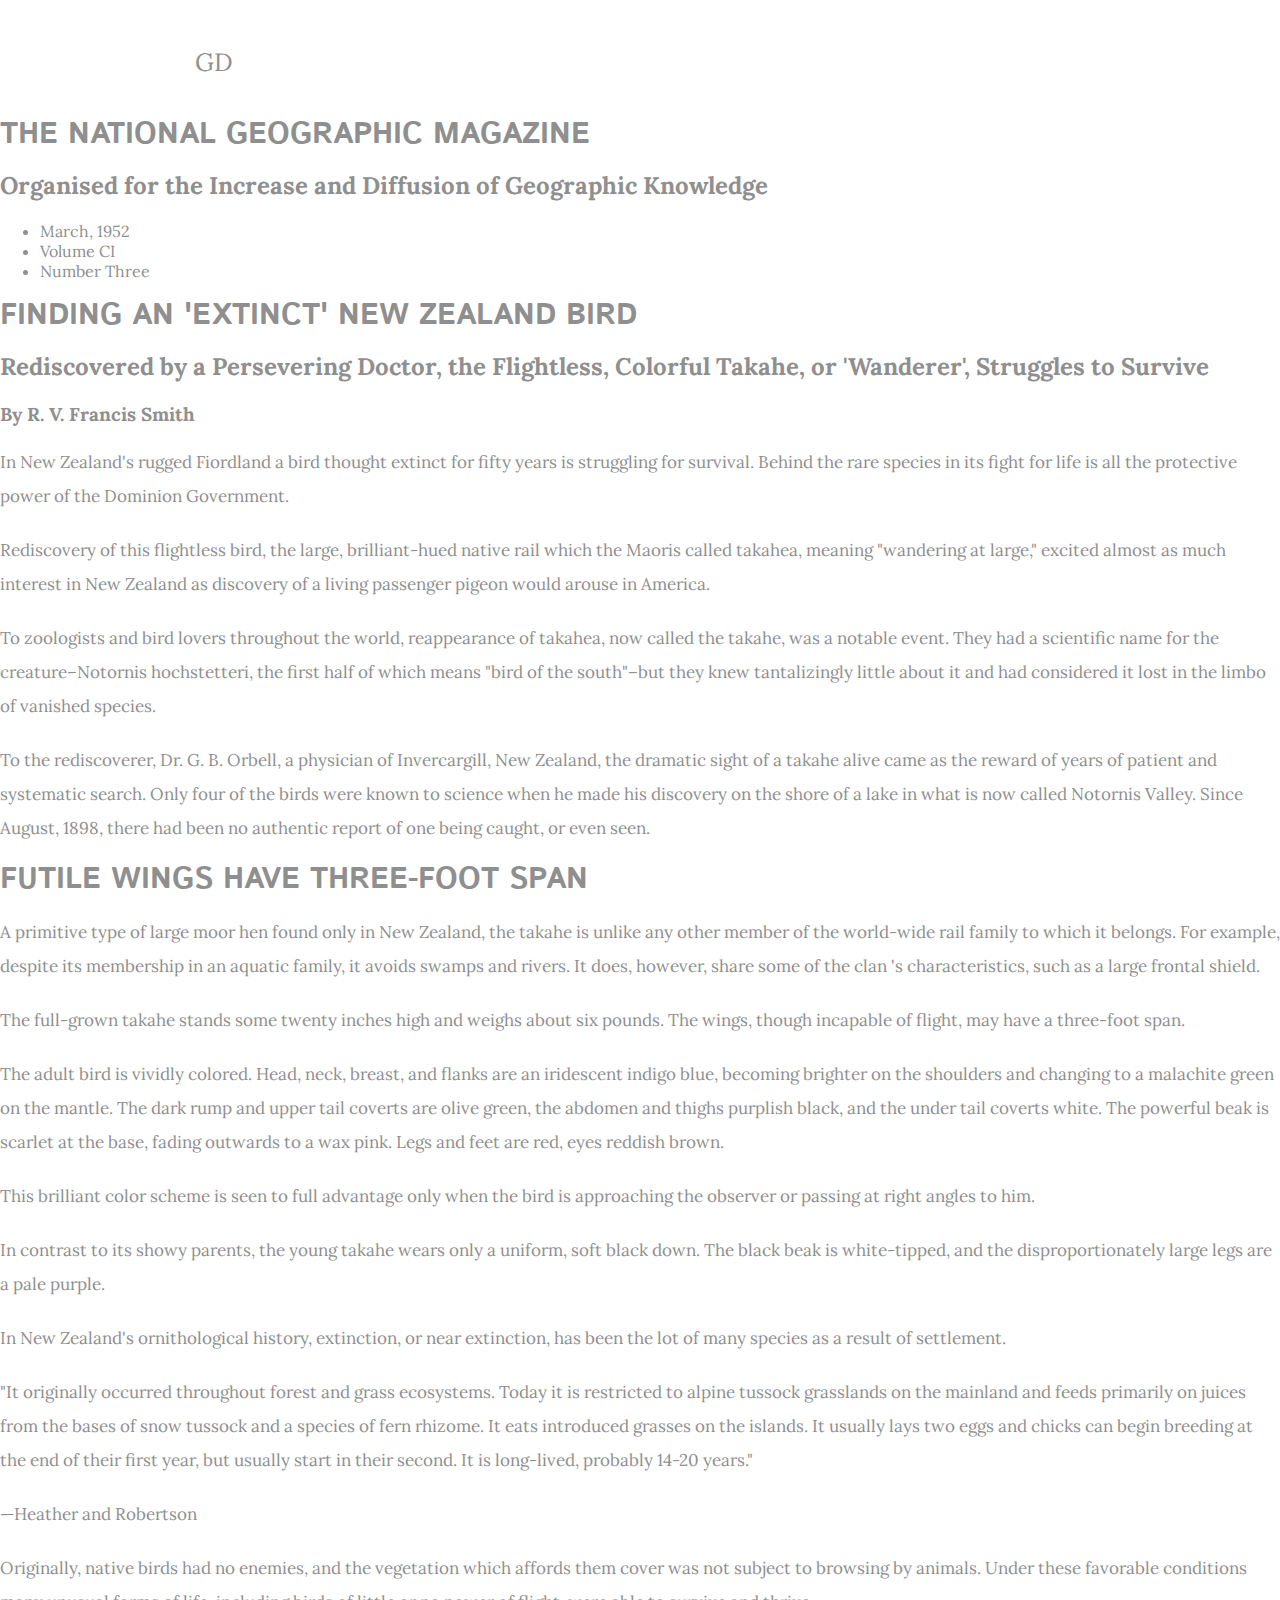
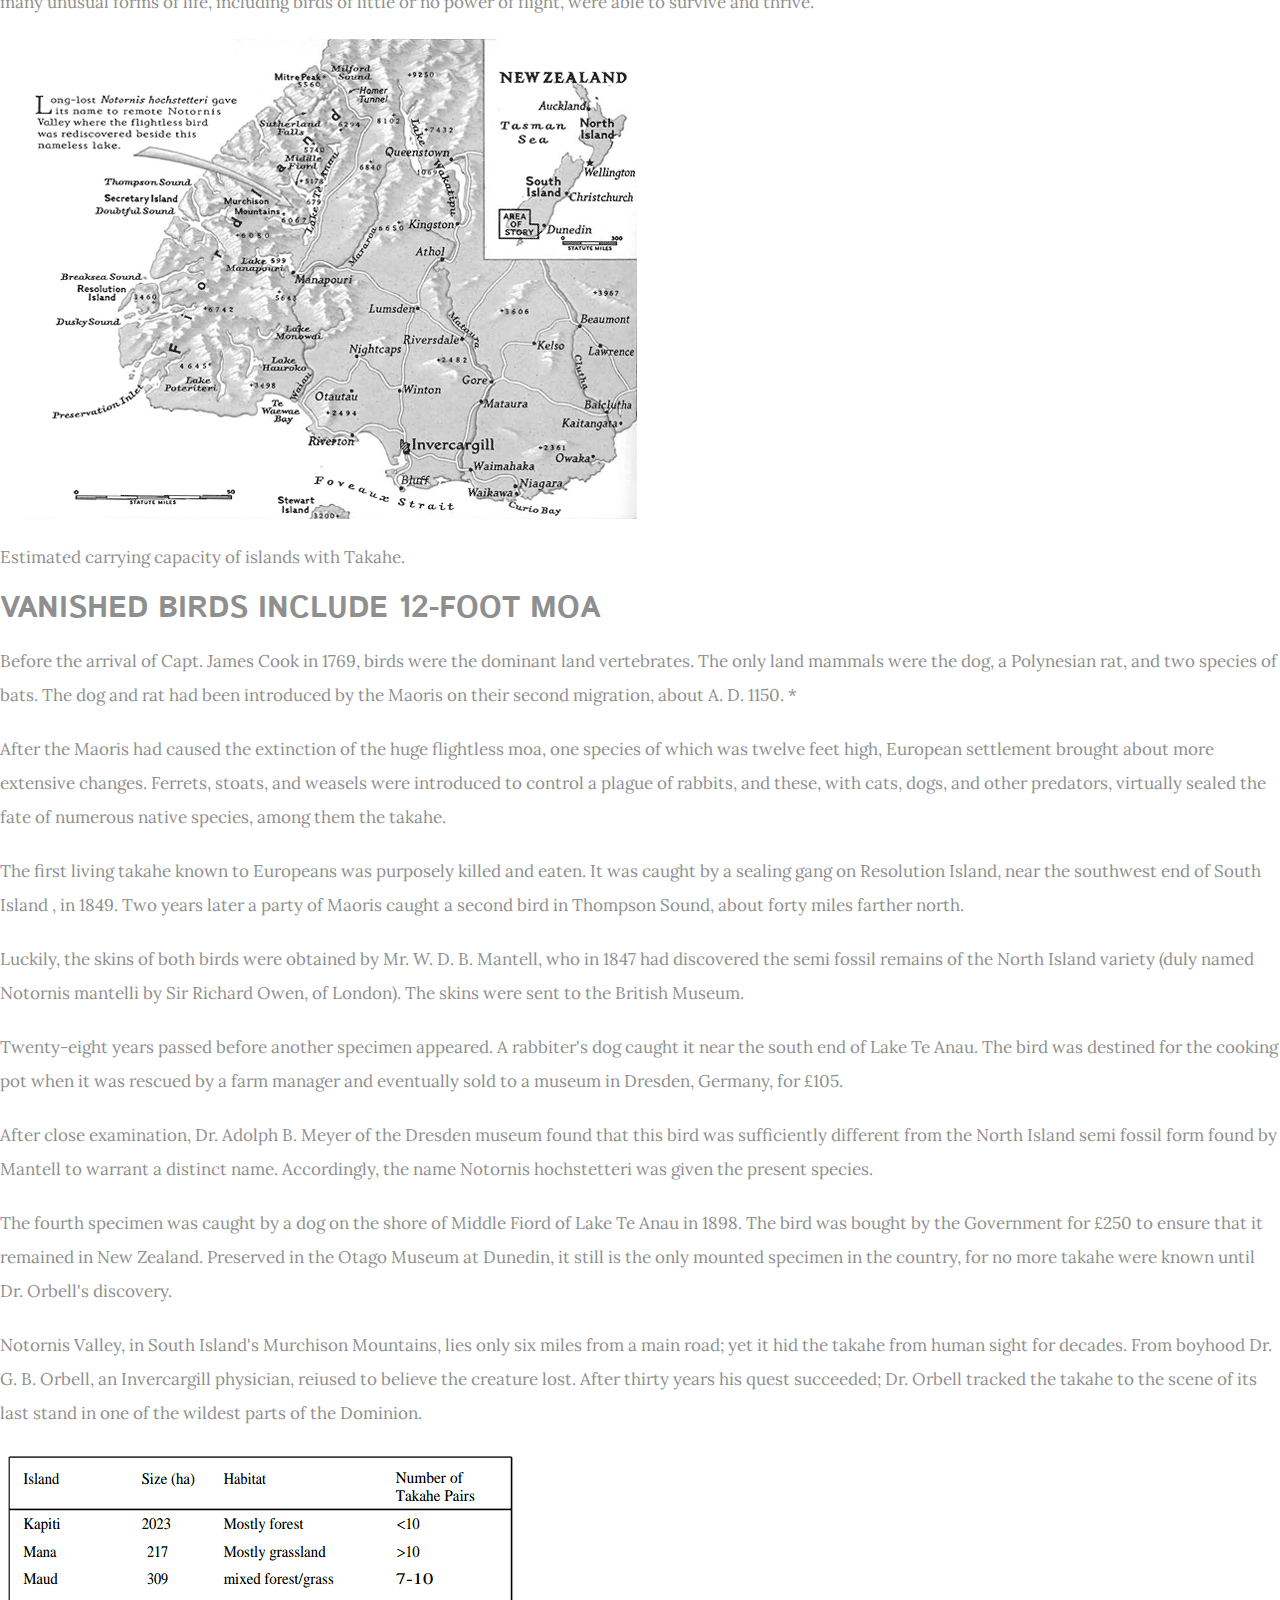
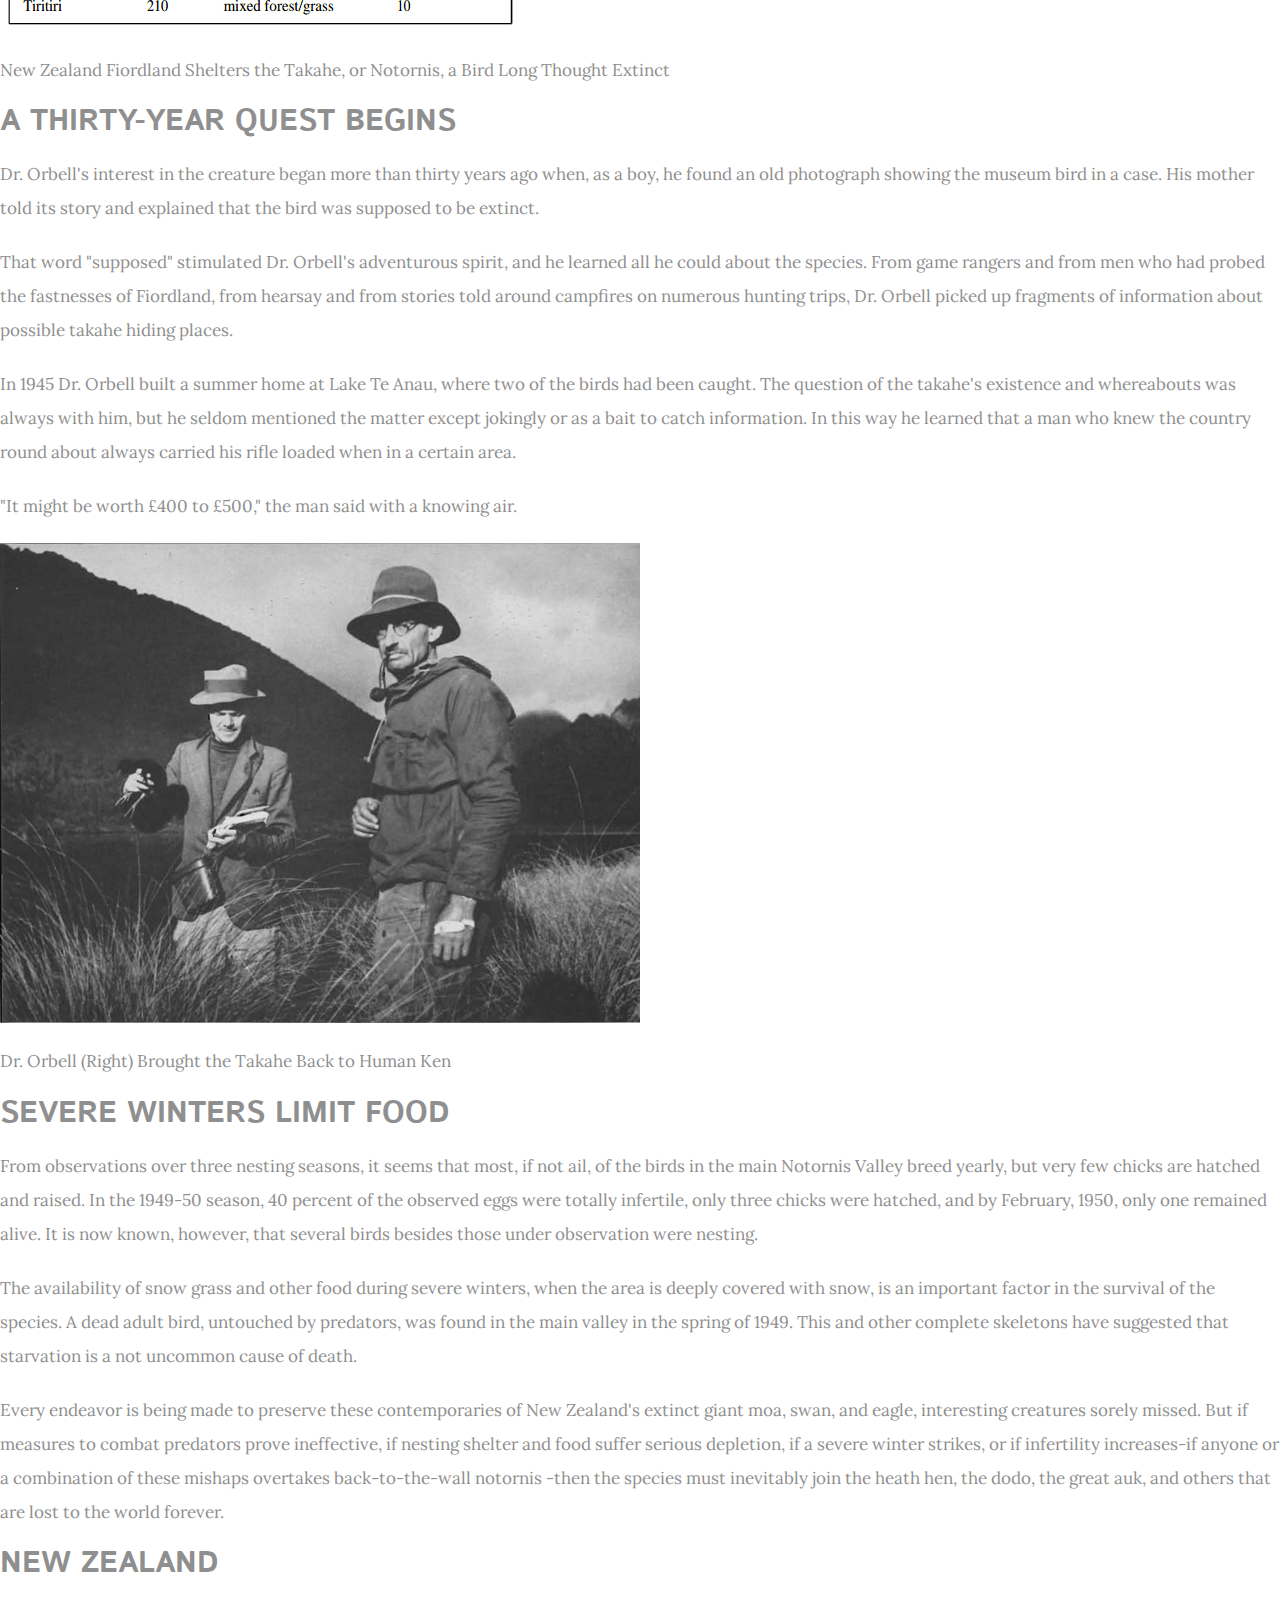
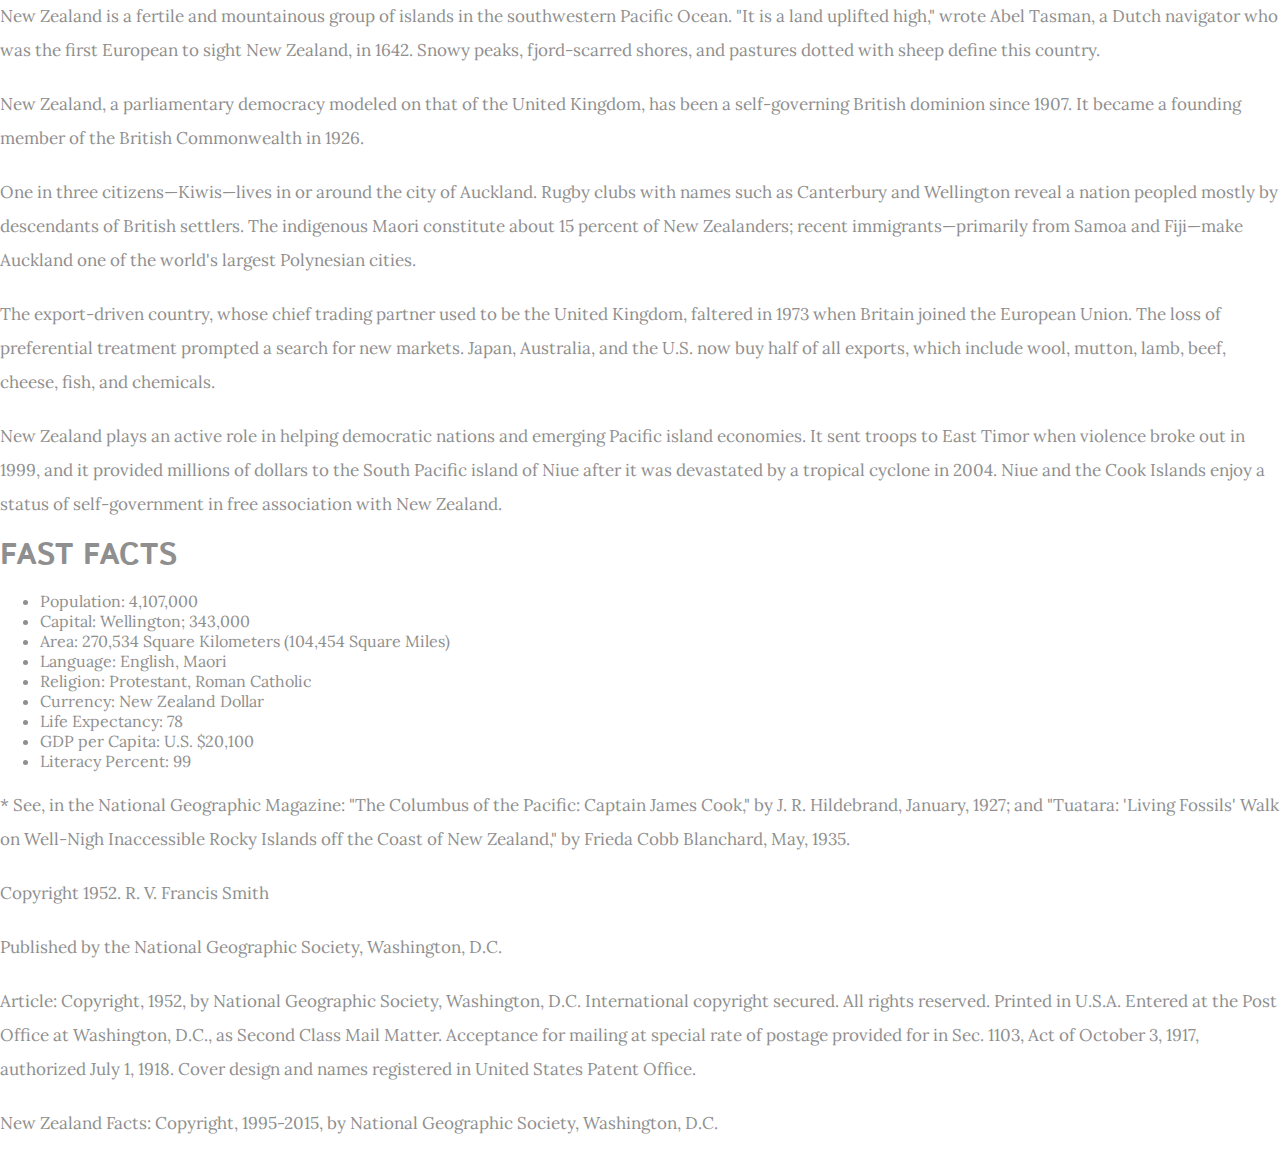
==== index.html @ e0c8b8c4 "amending css adding new background" ====
<!DOCTYPE html>
<html>
<head>
	<meta charset="utf-8">
	<title>The National Geographic Magazine</title>
  <!---------- Link to css ------------>
   <head class="main_header">
      <!---------- Link to css ------------>
   <link href='adjustment-style.css' type='text/css' rel='stylesheet'/>
    <div class="row">
     <div class="content"> 
        <a class="logo" href="#">GD</a>
        
        </div>
       </div>
   <!---------- Link to google font ------------>
    <style>
    @import url('https://fonts.googleapis.com/css?family=Istok+Web:400,700|Lora:400,400i');
    </style>
    </head>

		<h1>The National Geographic Magazine</h1>
		<h2>Organised for the Increase and Diffusion of Geographic Knowledge</h2>

		<ul>
			<li>March, 1952</li>
			<li>Volume CI</li>
			<li>Number Three</li>
		</ul>

	
	<article>

	<section class="intro">
		<h1>Finding an 'Extinct' New Zealand Bird</h1>
		<h2>Rediscovered by a Persevering Doctor, the Flightless, Colorful Takahe, or 'Wanderer', Struggles to Survive</h2>
		<h3>By R. V. Francis Smith</h3>

		<p>In New Zealand's rugged Fiordland a bird thought extinct for fifty years is struggling for survival. Behind the rare species in its fight for life is all the protective power of the Dominion Government.</p>
		<p>Rediscovery of this flightless bird, the large, brilliant-hued native rail which the Maoris called takahea, meaning "wandering at large," excited almost as much interest in New Zealand as discovery of a living passenger pigeon would arouse in America.</p>
		<p>To zoologists and bird lovers throughout the world, reappearance of takahea, now called the takahe, was a notable event. They had a scientific name for the creature–Notornis hochstetteri, the first half of which means "bird of the south"–but they knew tantalizingly little about it and had considered it lost in the limbo of vanished species.</p>			
		<p>To the rediscoverer, Dr. G. B. Orbell, a physician of Invercargill, New Zealand, the dramatic sight of a takahe alive came as the reward of years of patient and systematic search. Only four of the birds were known to science when he made his discovery on the shore of a lake in what is now called Notornis Valley. Since August, 1898, there had been no authentic report of one being caught, or even seen.</p>
	</section>

	<section class="appearance">
		<h1>Futile Wings Have Three-Foot Span</h1>

		<p>A primitive type of large moor hen found only in New Zealand, the takahe is unlike any other member of the world-wide rail family to which it belongs. For example, despite its membership in an aquatic family, it avoids swamps and rivers. It does, however, share some of the clan 's characteristics, such as a large frontal shield.</p>
		<p>The full-grown takahe stands some twenty inches high and weighs about six pounds. The wings, though incapable of flight, may have a three-foot span.</p>
		<p>The adult bird is vividly colored. Head, neck, breast, and flanks are an iridescent indigo blue, becoming brighter on the shoulders and changing to a malachite green on the mantle. The dark rump and upper tail coverts are olive green, the abdomen and thighs purplish black, and the under tail coverts white. The powerful beak is scarlet at the base, fading outwards to a wax pink. Legs and feet are red, eyes reddish brown.</p>
		<p>This brilliant color scheme is seen to full advantage only when the bird is approaching the observer or passing at right angles to him.</p>
		<p>In contrast to its showy parents, the young takahe wears only a uniform, soft black down. The black beak is white-tipped, and the disproportionately large legs are a pale purple.</p>
		<p>In New Zealand's ornithological history, extinction, or near extinction, has been the lot of many species as a result of settlement.</p>
		<p>"It originally occurred throughout forest and grass ecosystems. Today it is restricted to alpine tussock grasslands on the mainland and feeds primarily on juices from the bases of snow tussock and a species of fern rhizome. It eats introduced grasses on the islands. It usually lays two eggs and chicks can begin breeding at the end of their first year, but usually start in their second. It is long-lived, probably 14-20 years."</p>
		<p>—Heather and Robertson</p>
		<p>Originally, native birds had no enemies, and the vegetation which affords them cover was not subject to browsing by animals. Under these favorable conditions many unusual forms of life, including birds of little or no power of flight, were able to survive and thrive.</p>

        <img src="img/new-zealand.png">
		<p>Estimated carrying capacity of islands with Takahe.</p>
	</section>

	<section class="lost-birds">
		<h1>Vanished Birds Include 12-Foot Moa</h1>

		<p>Before the arrival of Capt. James Cook in 1769, birds were the dominant land vertebrates. The only land mammals were the dog, a Polynesian rat, and two species of bats. The dog and rat had been introduced by the Maoris on their second migration, about A. D. 1150. *</p>
		<p>After the Maoris had caused the extinction of the huge flightless moa, one species of which was twelve feet high, European settlement brought about more extensive changes. Ferrets, stoats, and weasels were introduced to control a plague of rabbits, and these, with cats, dogs, and other predators, virtually sealed the fate of numerous native species, among them the takahe.</p>
		<p>The first living takahe known to Europeans was purposely killed and eaten. It was caught by a sealing gang on Resolution Island, near the southwest end of South Island , in 1849. Two years later a party of Maoris caught a second bird in Thompson Sound, about forty miles farther north.</p>
		<p>Luckily, the skins of both birds were obtained by Mr. W. D. B. Mantell, who in 1847 had discovered the semi fossil remains of the North Island variety (duly named Notornis mantelli by Sir Richard Owen, of London). The skins were sent to the British Museum.</p>
		<p>Twenty-eight years passed before another specimen appeared. A rabbiter's dog caught it near the south end of Lake Te Anau. The bird was destined for the cooking pot when it was rescued by a farm manager and eventually sold to a museum in Dresden, Germany, for £105.</p>
		<p>After close examination, Dr. Adolph B. Meyer of the Dresden museum found that this bird was sufficiently different from the North Island semi fossil form found by Mantell to warrant a distinct name. Accordingly, the name Notornis hochstetteri was given the present species.</p>
		<p>The fourth specimen was caught by a dog on the shore of Middle Fiord of Lake Te Anau in 1898. The bird was bought by the Government for £250 to ensure that it remained in New Zealand. Preserved in the Otago Museum at Dunedin, it still is the only mounted specimen in the country, for no more takahe were known until Dr. Orbell's discovery.</p>
		<p>Notornis Valley, in South Island's Murchison Mountains, lies only six miles from a main road; yet it hid the takahe from human sight for decades. From boyhood Dr. G. B. Orbell, an Invercargill physician, reiused to believe the creature lost. After thirty years his quest succeeded; Dr. Orbell tracked the takahe to the scene of its last stand in one of the wildest parts of the Dominion.</p>

		<img src="img/carrying-capacity.png">
		<p>New Zealand Fiordland Shelters the Takahe, or Notornis, a Bird Long Thought Extinct</p>
	</section>

	<section class="timeline">
		<h1>A Thirty-Year Quest Begins</h1>

		<p>Dr. Orbell's interest in the creature began more than thirty years ago when, as a boy, he found an old photograph showing the museum bird in a case. His mother told its story and explained that the bird was supposed to be extinct.</p>
		<p>That word "supposed" stimulated Dr. Orbell's adventurous spirit, and he learned all he could about the species. From game rangers and from men who had probed the fastnesses of Fiordland, from hearsay and from stories told around campfires on numerous hunting trips, Dr. Orbell picked up fragments of information about possible takahe hiding places.</p>
		<p>In 1945 Dr. Orbell built a summer home at Lake Te Anau, where two of the birds had been caught. The question of the takahe's existence and whereabouts was always with him, but he seldom mentioned the matter except jokingly or as a bait to catch information. In this way he learned that a man who knew the country round about always carried his rifle loaded when in a certain area.</p>
		<p>"It might be worth £400 to £500," the man said with a knowing air.</p>
		<img src="img/bent-billiard-pipe.jpg">
		<p>Dr. Orbell (Right) Brought the Takahe Back to Human Ken</p>
	</section><!-- close timeline tag -->

	<section class="winter">
		<h1>Severe Winters Limit Food</h1>

		<p>From observations over three nesting seasons, it seems that most, if not ail, of the birds in the main Notornis Valley breed yearly, but very few chicks are hatched and raised. In the 1949-50 season, 40 percent of the observed eggs were totally infertile, only three chicks were hatched, and by February, 1950, only one remained alive. It is now known, however, that several birds besides those under observation were nesting.</p>
		<p>The availability of snow grass and other food during severe winters, when the area is deeply covered with snow, is an important factor in the survival of the species. A dead adult bird, untouched by predators, was found in the main valley in the spring of 1949. This and other complete skeletons have suggested that starvation is a not uncommon cause of death.</p>
		<p>Every endeavor is being made to preserve these contemporaries of New Zealand's extinct giant moa, swan, and eagle, interesting creatures sorely missed. But if measures to combat predators prove ineffective, if nesting shelter and food suffer serious depletion, if a severe winter strikes, or if infertility increases-if anyone or a combination of these mishaps overtakes back-to-the-wall notornis -then the species must inevitably join the heath hen, the dodo, the great auk, and others that are lost to the world forever.</p>
	</section>
	
	<section class="new-zealand">
		<h1>New Zealand</h1>

		<p>New Zealand is a fertile and mountainous group of islands in the southwestern Pacific Ocean. "It is a land uplifted high," wrote Abel Tasman, a Dutch navigator who was the first European to sight New Zealand, in 1642. Snowy peaks, fjord-scarred shores, and pastures dotted with sheep define this country.</p>
		<p>New Zealand, a parliamentary democracy modeled on that of the United Kingdom, has been a self-governing British dominion since 1907. It became a founding member of the British Commonwealth in 1926.</p>
		<p>One in three citizens—Kiwis—lives in or around the city of Auckland. Rugby clubs with names such as Canterbury and Wellington reveal a nation peopled mostly by descendants of British settlers. The indigenous Maori constitute about 15 percent of New Zealanders; recent immigrants—primarily from Samoa and Fiji—make Auckland one of the world's largest Polynesian cities.</p>
		<p>The export-driven country, whose chief trading partner used to be the United Kingdom, faltered in 1973 when Britain joined the European Union. The loss of preferential treatment prompted a search for new markets. Japan, Australia, and the U.S. now buy half of all exports, which include wool, mutton, lamb, beef, cheese, fish, and chemicals.</p>
		<p>New Zealand plays an active role in helping democratic nations and emerging Pacific island economies. It sent troops to East Timor when violence broke out in 1999, and it provided millions of dollars to the South Pacific island of Niue after it was devastated by a tropical cyclone in 2004. Niue and the Cook Islands enjoy a status of self-government in free association with New Zealand.</p>
	</section>

	<section class="fast-facts">
		<h1>Fast Facts</h1>
		
		<ul>
			<li>Population: 4,107,000</li>
			<li>Capital: Wellington; 343,000</li>
			<li>Area: 270,534 Square Kilometers (104,454 Square Miles)</li>
			<li>Language: English, Maori</li>
			<li>Religion: Protestant, Roman Catholic</li>
			<li>Currency: New Zealand Dollar</li>
			<li>Life Expectancy: 78</li>
			<li>GDP per Capita: U.S. $20,100</li>
			<li>Literacy Percent: 99</li>
		</ul>

		<p>* See, in the National Geographic Magazine: "The Columbus of the Pacific: Captain James Cook," by J. R. Hildebrand, January, 1927; and "Tuatara: 'Living Fossils' Walk on Well-Nigh Inaccessible Rocky Islands off the Coast of New Zealand," by Frieda Cobb Blanchard, May, 1935.</p>
	</section>
	
	</article>

	<footer>
		<p>Copyright 1952. R. V. Francis Smith</p>
		<p>Published by the National Geographic Society, Washington, D.C.</p>
		<p>Article: Copyright, 1952, by National Geographic Society, Washington, D.C. International copyright secured. All rights reserved. Printed in U.S.A. Entered at the Post Office at Washington, D.C., as Second Class Mail Matter. Acceptance for mailing at special rate of postage provided for in Sec. 1103, Act of October 3, 1917, authorized July 1, 1918. Cover design and names registered in United States Patent Office.</p>
		<p>New Zealand Facts: Copyright, 1995-2015, by National Geographic Society, Washington, D.C.</p>
	</footer>


</body>

</html>
---- adjustment-style.css ----
* {
  box-sizing: border-box;
}

body {
  color: #8f8f8f;
  background: white;
  font-family: 'lora', sans-serif;
  font-size: 1em;
  padding: 0;
  margin: 0;
}

a {
  text-decoration: none;
}

h1 {
  font-size: 30px;
  line-height: 1em;;
  text-transform: uppercase;
  font-family: 'istok web', sans-serif;
}

p {
  margin-bottom: 20px;
  font-size: 17px;
  line-height: 2;
}
.row {
  width: 100%;  
  margin: 0 auto;
  position: relative;
  padding: 0 2%;
}
.content {
  max-width: 940px;
  width: 100%;  
  margin: 0 auto;
  padding: 50px 2% 50px;
}
.main_header .row .content {}
.dark {background:#333;}

#hero {
  position: relative;
  background: url(https://images.pexels.com/photos/698396/pexels-photo-698396.jpeg?w=940&h=650&dpr=2&auto=compress&cs=tinysrgb) no-repeat center center fixed;
  background-size: cover;
  text-align: center;
  color: #fff;
  padding-top: 100px;
  min-height: 500px;
  letter-spacing: 2px;
  font-family: "istok web", sans-serif;
}
#hero h1 {
  font-size: 3em;
  line-height: .5em;
}
#hero h1 span {
  font-size: 25px;
  color: #ffffff;
  border-bottom: 2px solid #ffffff;
  padding-bottom: 12px;
  line-height: 3;
}
.main_header {
  position: fixed;
  top: 0px;
  max-height: 70px;
  z-index: 999;
  width: 100%;
  padding-top: 17px;
  background: none;
  overflow: hidden;
  transition: all 0.3s;
  opacity: 0;
  top: -100px;
  padding-bottom: 6px;
  font-family: "istok web", sans-serif;
}

@media only screen and (max-width: 766px) {
  .main_header {
    padding-top: 25px;
  }
}

.open-nav {
  max-height: 400px !important;
}
.open-nav .mobile-toggle {
  transform: rotate(-90deg);
}

.sticky {
  background-color: rgba(255, 255, 255, 0.93);
  opacity: 1;
  top: 0px;
  border-bottom: 1px solid silver;
}

.logo {
  width: 50px;
  font-size: 25px;
  color: #8f8f8f;
  text-transform: uppercase;
  float: left;
  display: block;
  margin-top: 0;
  line-height: 1;
  margin-bottom: 10px;
}
@media only screen and (max-width: 766px) {
  .logo {
    float: none;
  }
}

nav {
  float: right;
  width: 60%;
}
@media only screen and (max-width: 766px) {
  nav {
    width: 100%;
  }
}
nav ul {
  list-style: none;
  overflow: hidden;
  text-align: right;
  float: right;
}
@media only screen and (max-width: 766px) {
  nav ul {
    padding-top: 10px;
    margin-bottom: 22px;
    float: left;
    text-align: center;
    width: 100%;
  }
}
nav ul li {
  display: inline-block;
  margin-left: 35px;
  line-height: 1.5;
}
@media only screen and (max-width: 766px) {
  nav ul li {
    width: 100%;
    padding: 7px 0;
    margin: 0;
  }
}
nav ul a {
  color: #888888;
  text-transform: uppercase;
  font-size: 12px;
  border-top: 1px solid transparent;
  border-bottom: 1px solid transparent;
  transition: all 500ms linear;
}
nav ul a.active {
  border-top: 1px solid gray;
  border-bottom: 1px solid gray;
  transition: all 500ms 100ms linear;
}
.mobile-toggle {
  display: none;
  cursor: pointer;
  font-size: 20px;
  position: absolute;
  right: 22px;
  top: 0;
  width: 30px;
  transition: all 200ms ease-in;
}
@media only screen and (max-width: 766px) {
  .mobile-toggle {
    display: block;
  }
}
.mobile-toggle span {
  width: 30px;
  height: 4px;
  margin-bottom: 6px;
  border-radius: 1000px;
  background: #8f8f8f;
  display: block;
}
.mouse {
  display: block;
  margin: 0 auto;
  width: 26px;
  height: 46px;
  background: rgba(255,255,255,0.5);
  border-radius: 13px;
  border: 2px solid #ffffff;
  position: absolute;
  bottom: 95px;
  position: absolute;
  left: 51%;
  margin-left: -24px;
}
.mouse span {
  display: block;
  margin: 6px auto;
  width: 2px;
  height: 2px;
  border-radius: 4px;
  background: #ffffff;
  border: 1px solid transparent;
  animation-duration: 1s;
  animation-fill-mode: both;
  animation-iteration-count: infinite;
  animation-name: scroll;
}


  100% {
    opacity: 0;
    transform: translateY(20px);
  }
}
.scrollup {
    color: rgba(0,0,0,0.3);
    font-size: 40px;
    text-align: center;
    line-height: 40px;
    width: 40px;
    height: 40px;
    position: fixed;
    display: none;
    bottom: 50px;
    right: 100px;
}
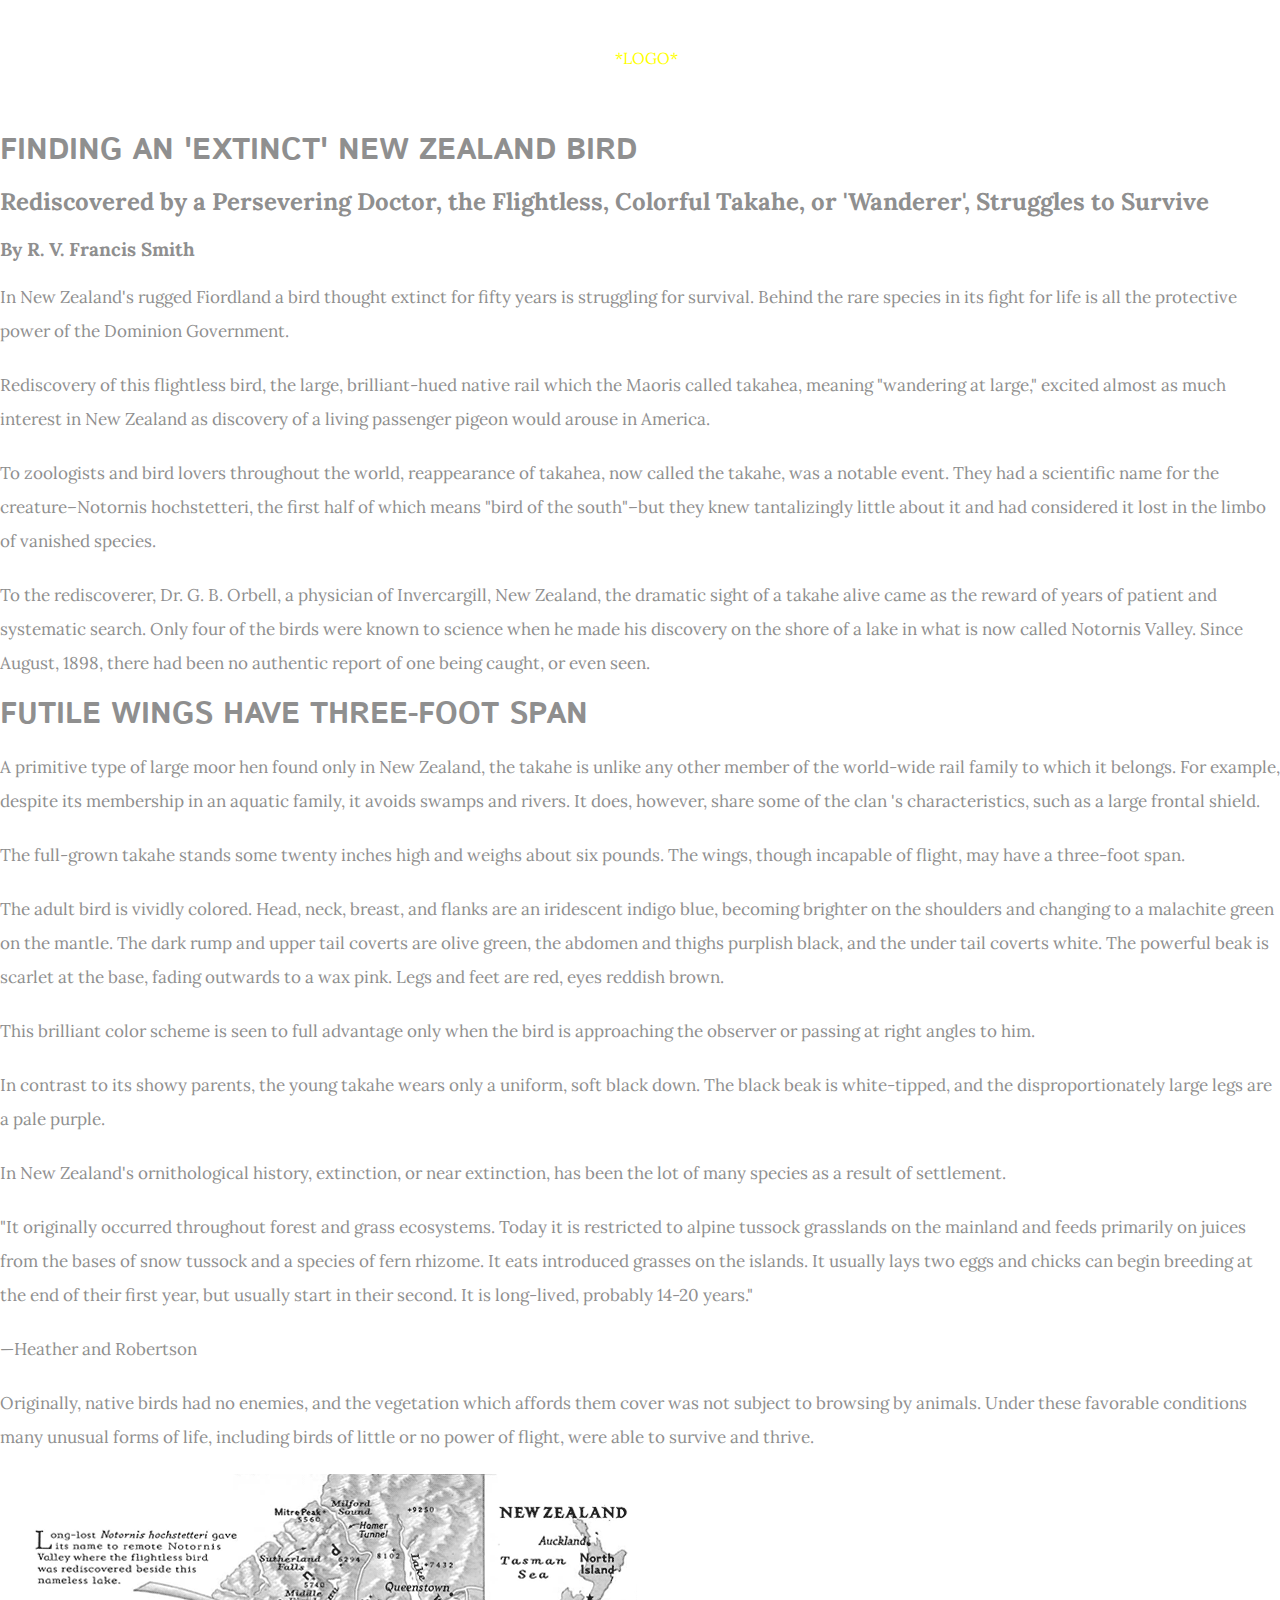
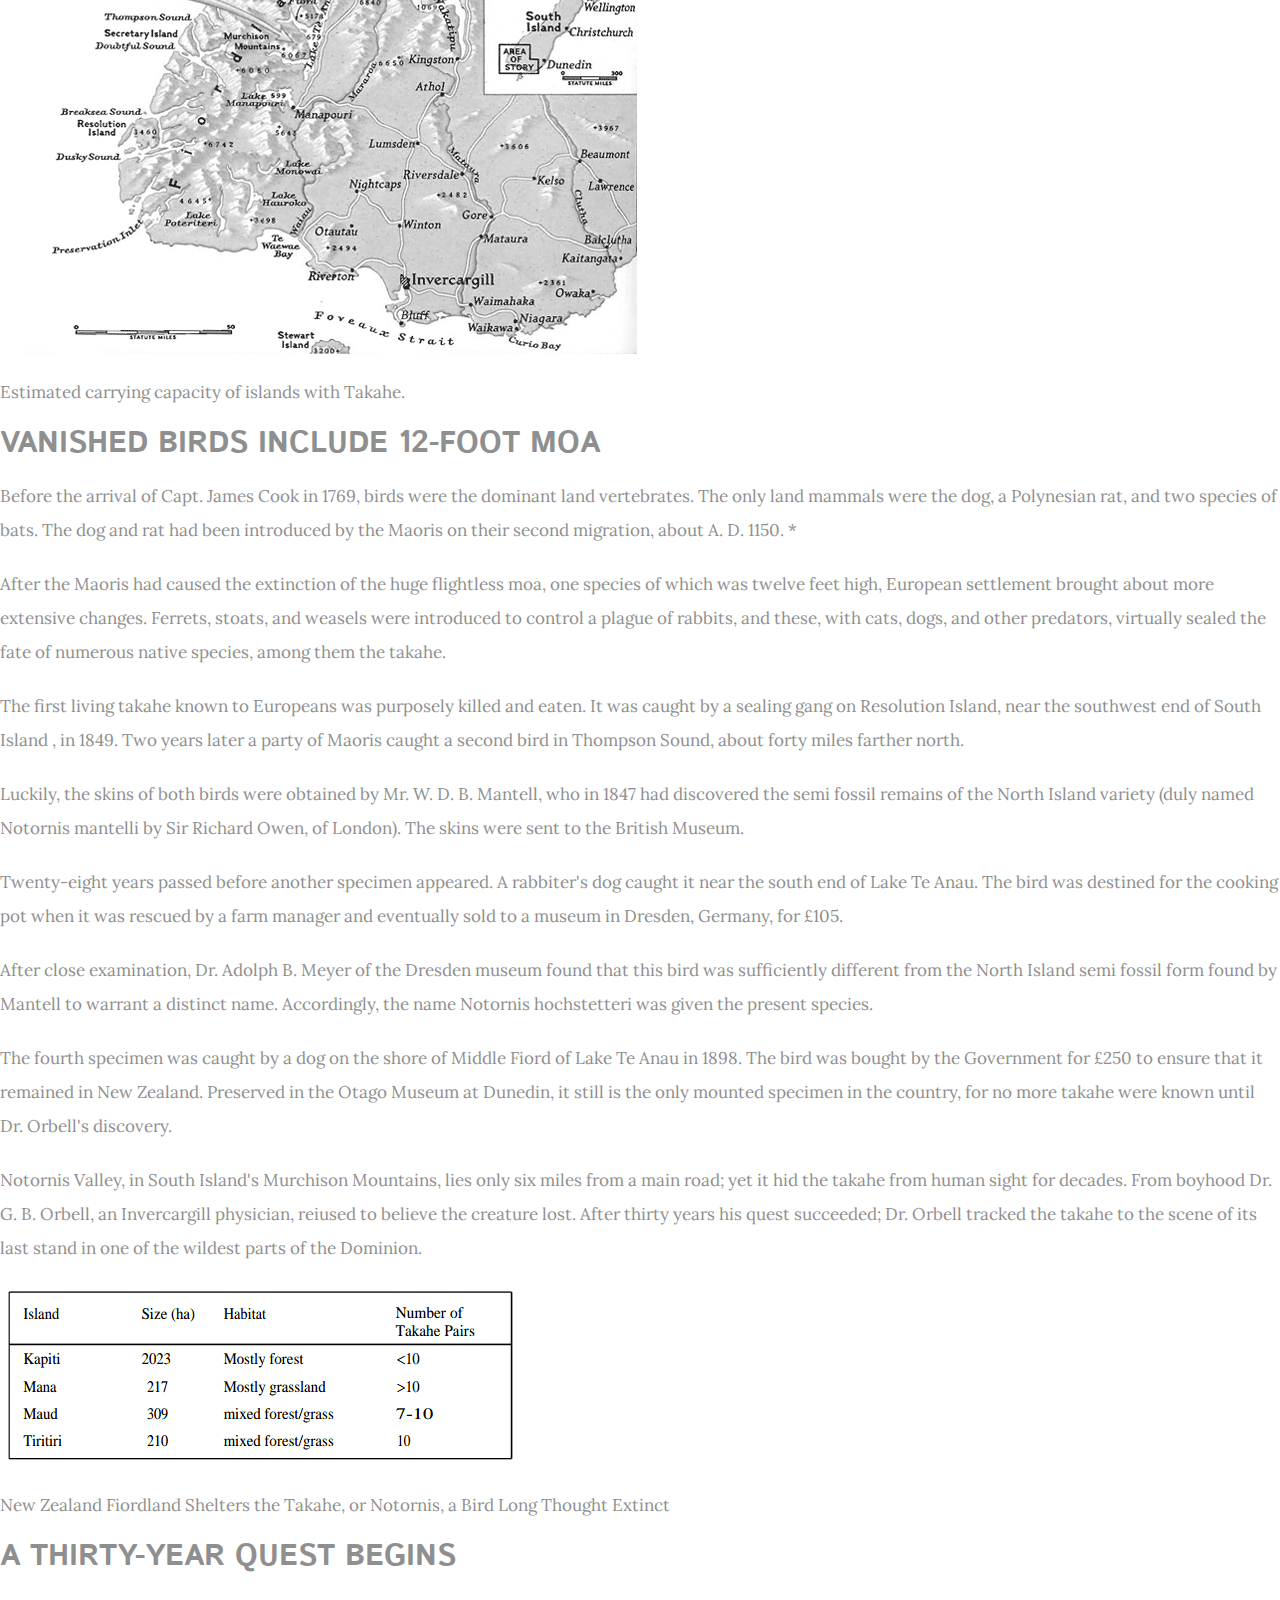
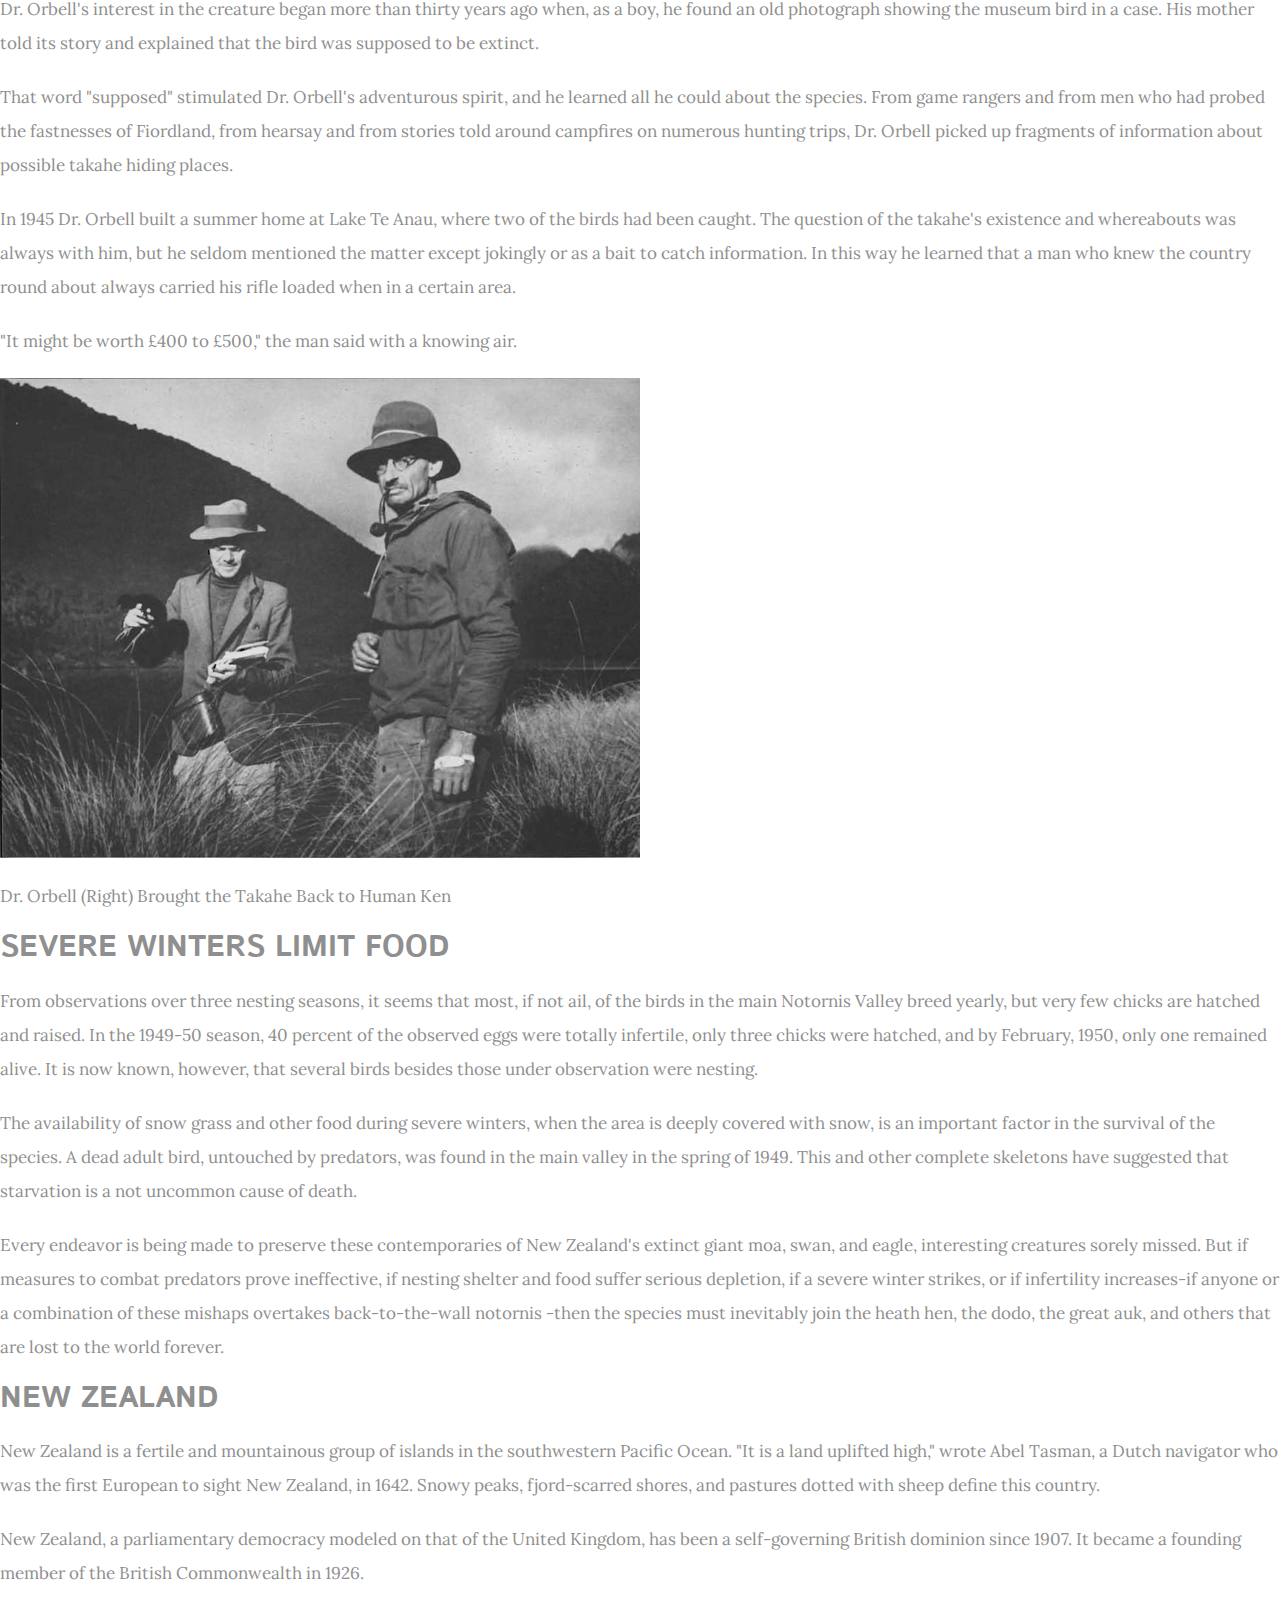
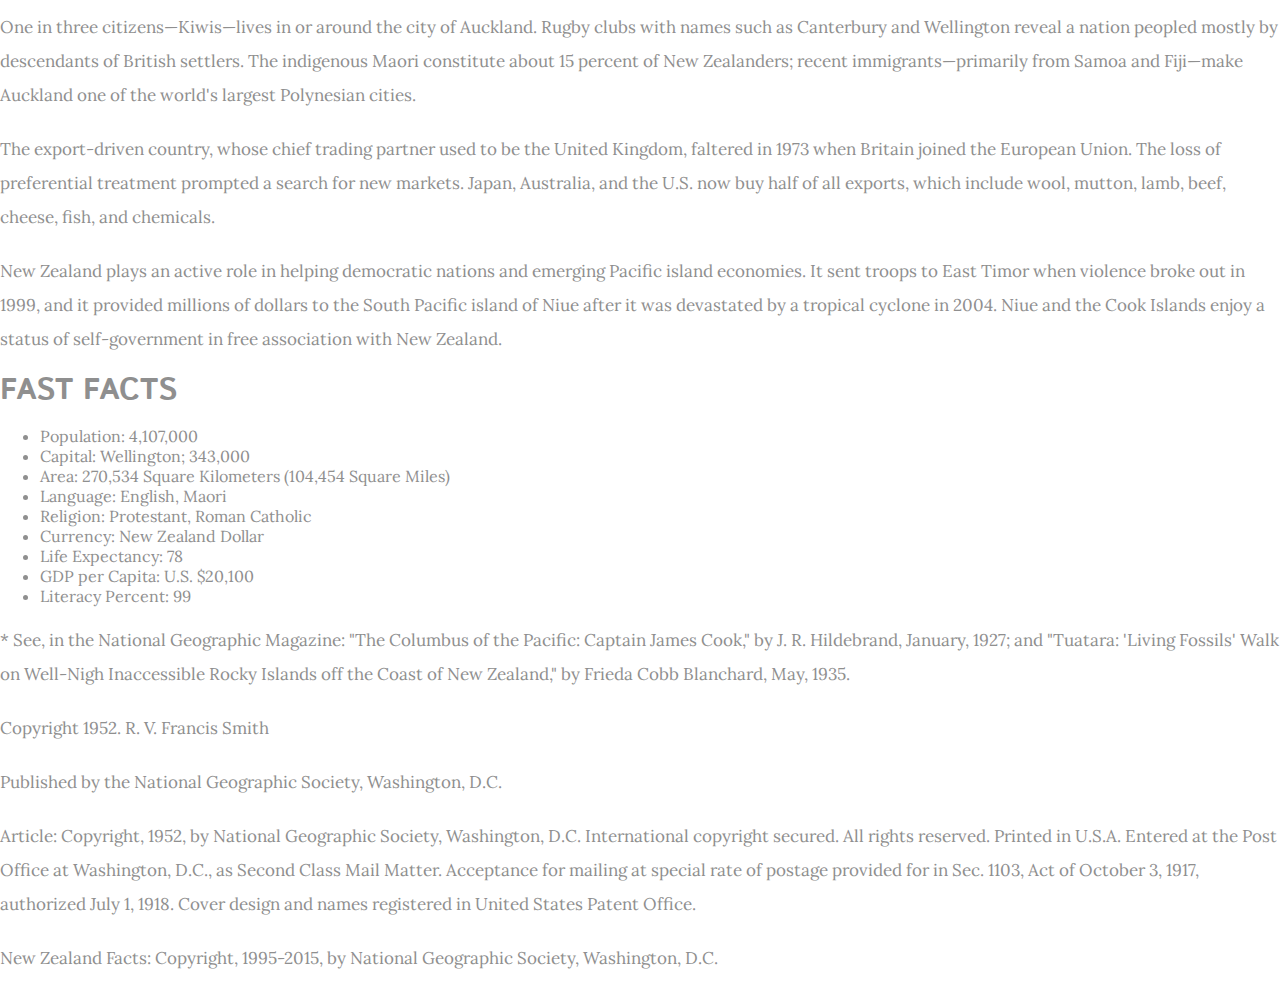
==== commit 1b2625cd: "amending css" ====
--- a/index.html
+++ b/index.html
@@ -4,13 +4,12 @@
 	<meta charset="utf-8">
 	<title>The National Geographic Magazine</title>
   <!---------- Link to css ------------>
-   <head class="main_header">
+   <head>
       <!---------- Link to css ------------>
    <link href='adjustment-style.css' type='text/css' rel='stylesheet'/>
     <div class="row">
      <div class="content"> 
-        <a class="logo" href="#">GD</a>
-        
+        <a class="logo" href="#">*LOGO*</a>
         </div>
        </div>
    <!---------- Link to google font ------------>
@@ -19,6 +18,8 @@
     </style>
     </head>
 
+<body>
+    <header class="main_header">
 		<h1>The National Geographic Magazine</h1>
 		<h2>Organised for the Increase and Diffusion of Geographic Knowledge</h2>
 
@@ -28,7 +29,7 @@
 			<li>Number Three</li>
 		</ul>
 
-	
+	</header>
 	<article>
 
 	<section class="intro">
--- a/adjustment-style.css
+++ b/adjustment-style.css
@@ -15,6 +15,9 @@
   text-decoration: none;
 }
 
+
+/*----- ---------- -------- add shadow to h1--------*/
+
 h1 {
   font-size: 30px;
   line-height: 1em;;
@@ -22,10 +25,23 @@
   font-family: 'istok web', sans-serif;
 }
 
+.list {
+    margin: auto;
+    list-style: none;
+    text-align: left;
+    
+}
+
 p {
   margin-bottom: 20px;
   font-size: 17px;
   line-height: 2;
+}
+
+
+#intro h1 {
+    color: yellow;
+
 }
 .row {
   width: 100%;  
@@ -86,30 +102,12 @@
   }
 }
 
-.open-nav {
-  max-height: 400px !important;
-}
-.open-nav .mobile-toggle {
-  transform: rotate(-90deg);
-}
-
-.sticky {
-  background-color: rgba(255, 255, 255, 0.93);
-  opacity: 1;
-  top: 0px;
-  border-bottom: 1px solid silver;
-}
-
 .logo {
   width: 50px;
-  font-size: 25px;
-  color: #8f8f8f;
-  text-transform: uppercase;
-  float: left;
+  margin: auto;
+  color: yellow;
   display: block;
-  margin-top: 0;
   line-height: 1;
-  margin-bottom: 10px;
 }
 @media only screen and (max-width: 766px) {
   .logo {
@@ -117,10 +115,8 @@
   }
 }
 
-nav {
-  float: right;
-  width: 60%;
-}
+/*---------------- nav ----------------*/
+
 @media only screen and (max-width: 766px) {
   nav {
     width: 100%;
@@ -166,72 +162,6 @@
   border-bottom: 1px solid gray;
   transition: all 500ms 100ms linear;
 }
-.mobile-toggle {
-  display: none;
-  cursor: pointer;
-  font-size: 20px;
-  position: absolute;
-  right: 22px;
-  top: 0;
-  width: 30px;
-  transition: all 200ms ease-in;
-}
-@media only screen and (max-width: 766px) {
-  .mobile-toggle {
-    display: block;
-  }
-}
-.mobile-toggle span {
-  width: 30px;
-  height: 4px;
-  margin-bottom: 6px;
-  border-radius: 1000px;
-  background: #8f8f8f;
-  display: block;
-}
-.mouse {
-  display: block;
-  margin: 0 auto;
-  width: 26px;
-  height: 46px;
-  background: rgba(255,255,255,0.5);
-  border-radius: 13px;
-  border: 2px solid #ffffff;
-  position: absolute;
-  bottom: 95px;
-  position: absolute;
-  left: 51%;
-  margin-left: -24px;
-}
-.mouse span {
-  display: block;
-  margin: 6px auto;
-  width: 2px;
-  height: 2px;
-  border-radius: 4px;
-  background: #ffffff;
-  border: 1px solid transparent;
-  animation-duration: 1s;
-  animation-fill-mode: both;
-  animation-iteration-count: infinite;
-  animation-name: scroll;
-}
 
 
-  100% {
-    opacity: 0;
-    transform: translateY(20px);
-  }
-}
-.scrollup {
-    color: rgba(0,0,0,0.3);
-    font-size: 40px;
-    text-align: center;
-    line-height: 40px;
-    width: 40px;
-    height: 40px;
-    position: fixed;
-    display: none;
-    bottom: 50px;
-    right: 100px;
-}+
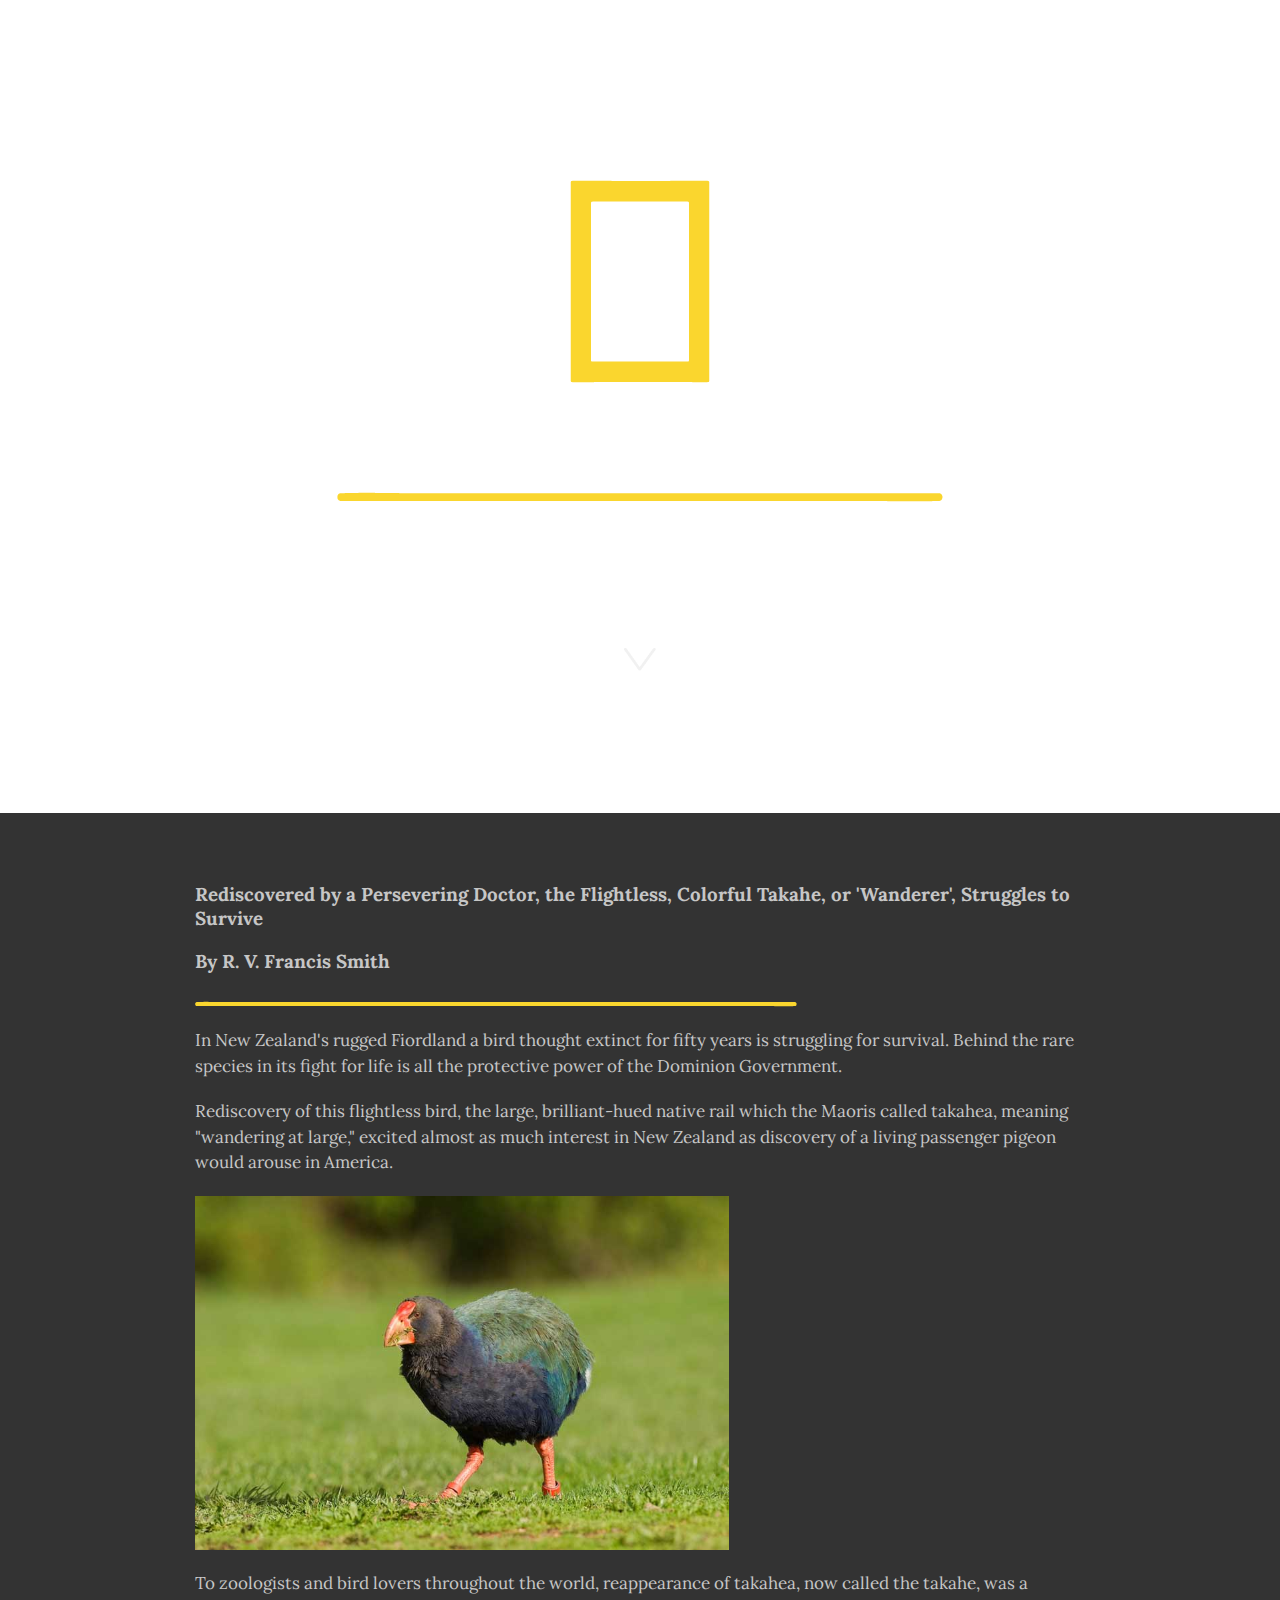
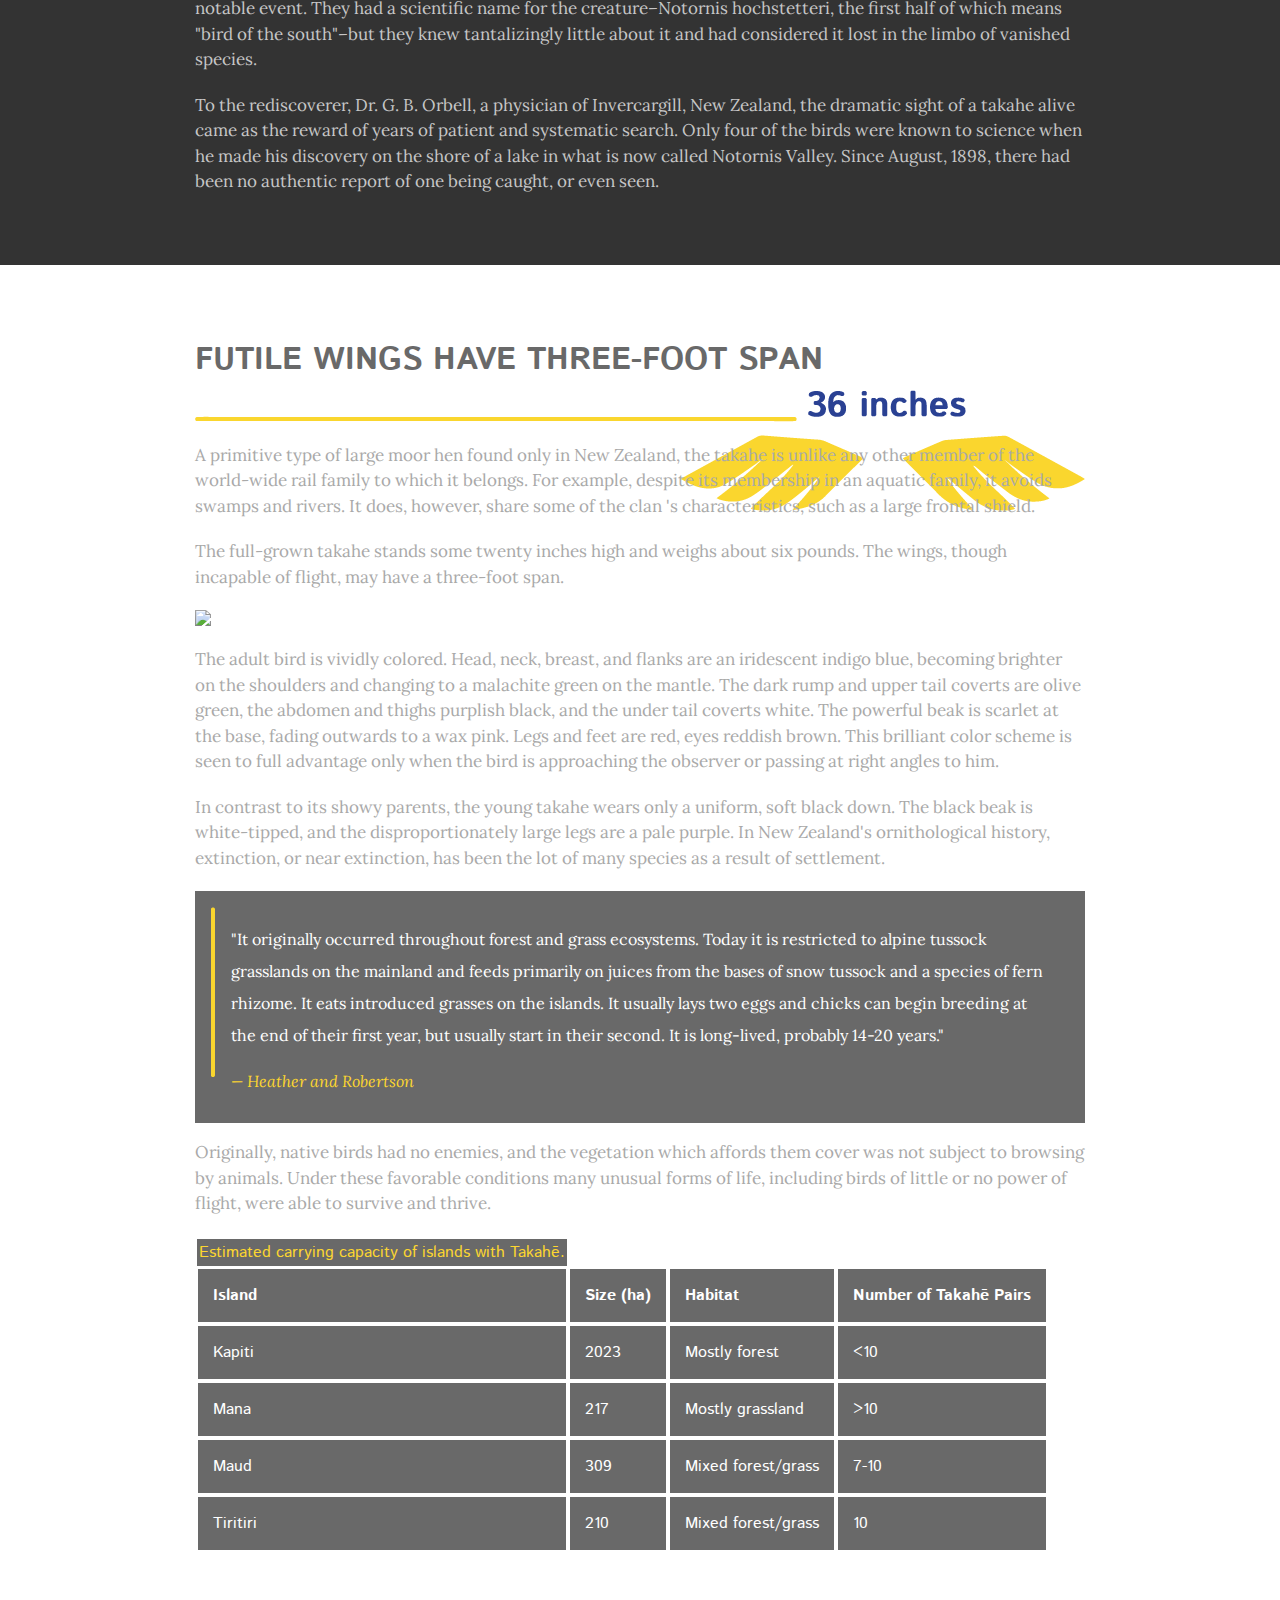
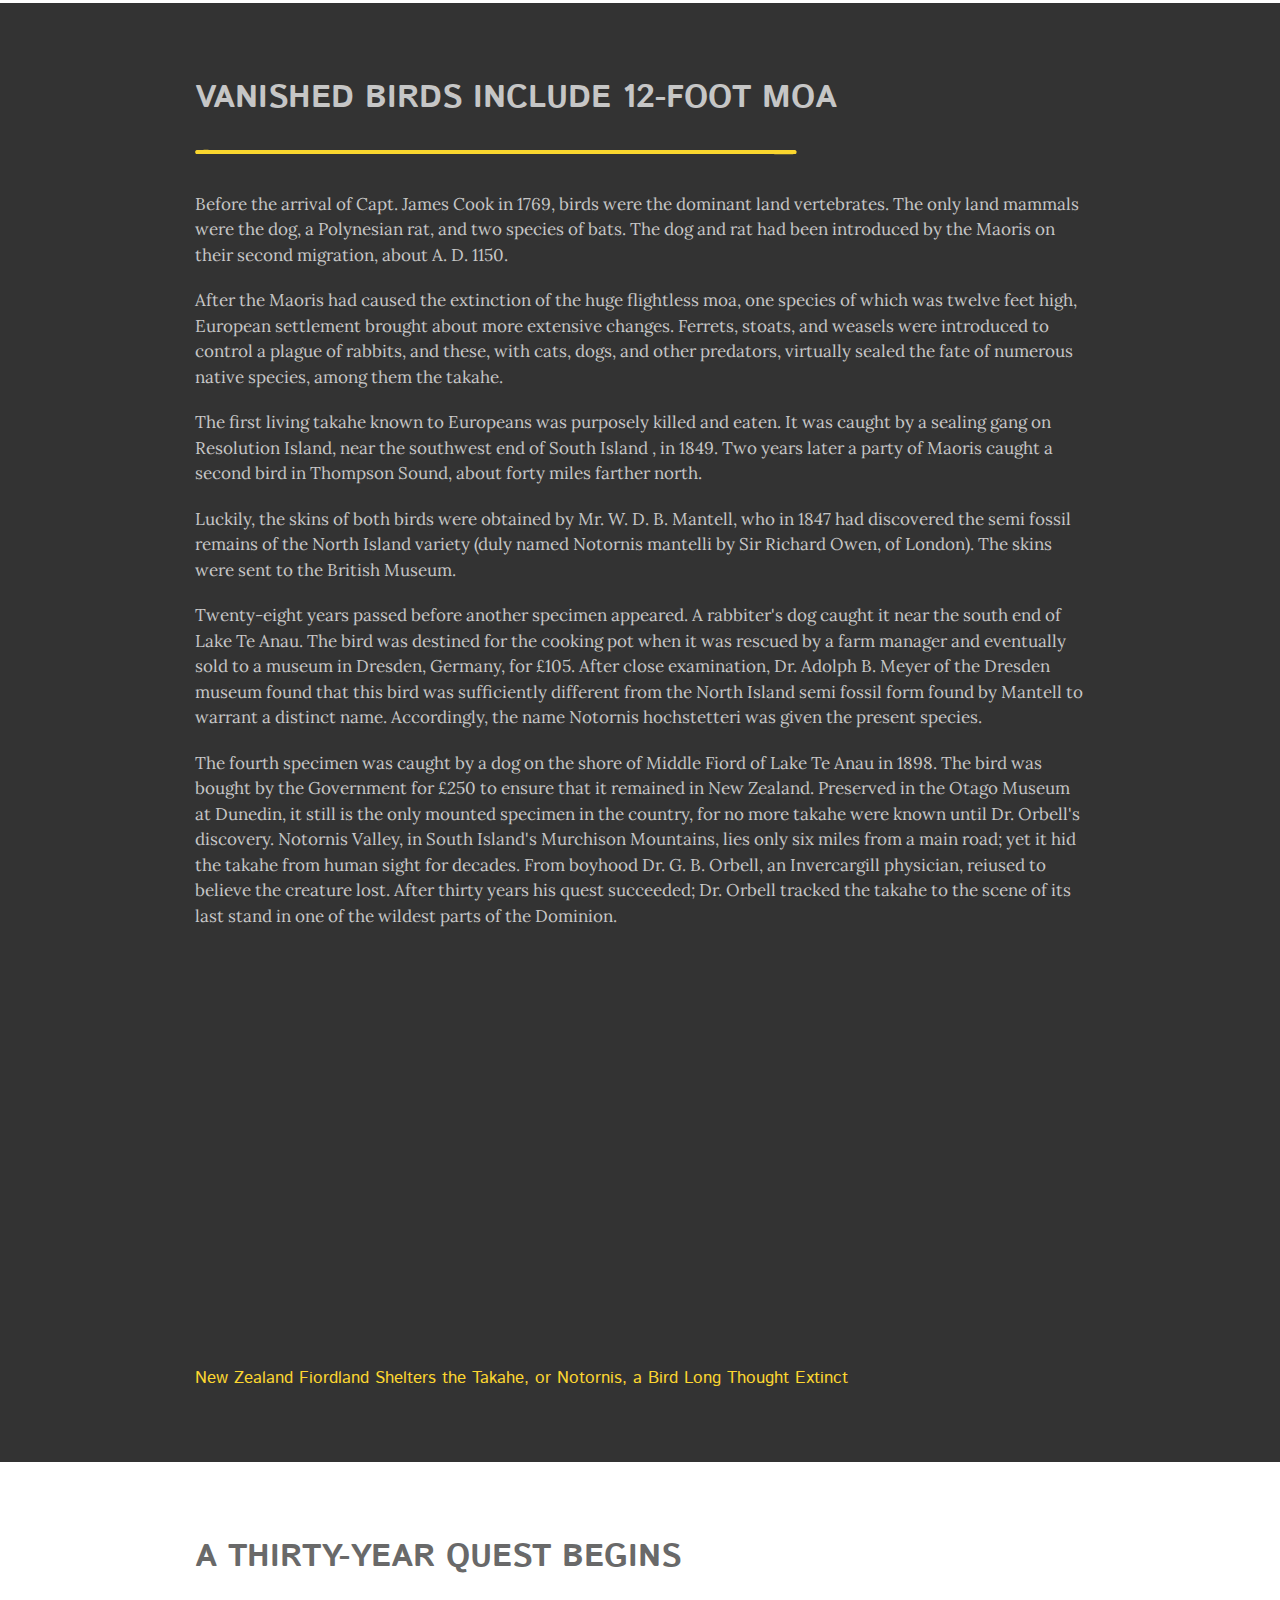
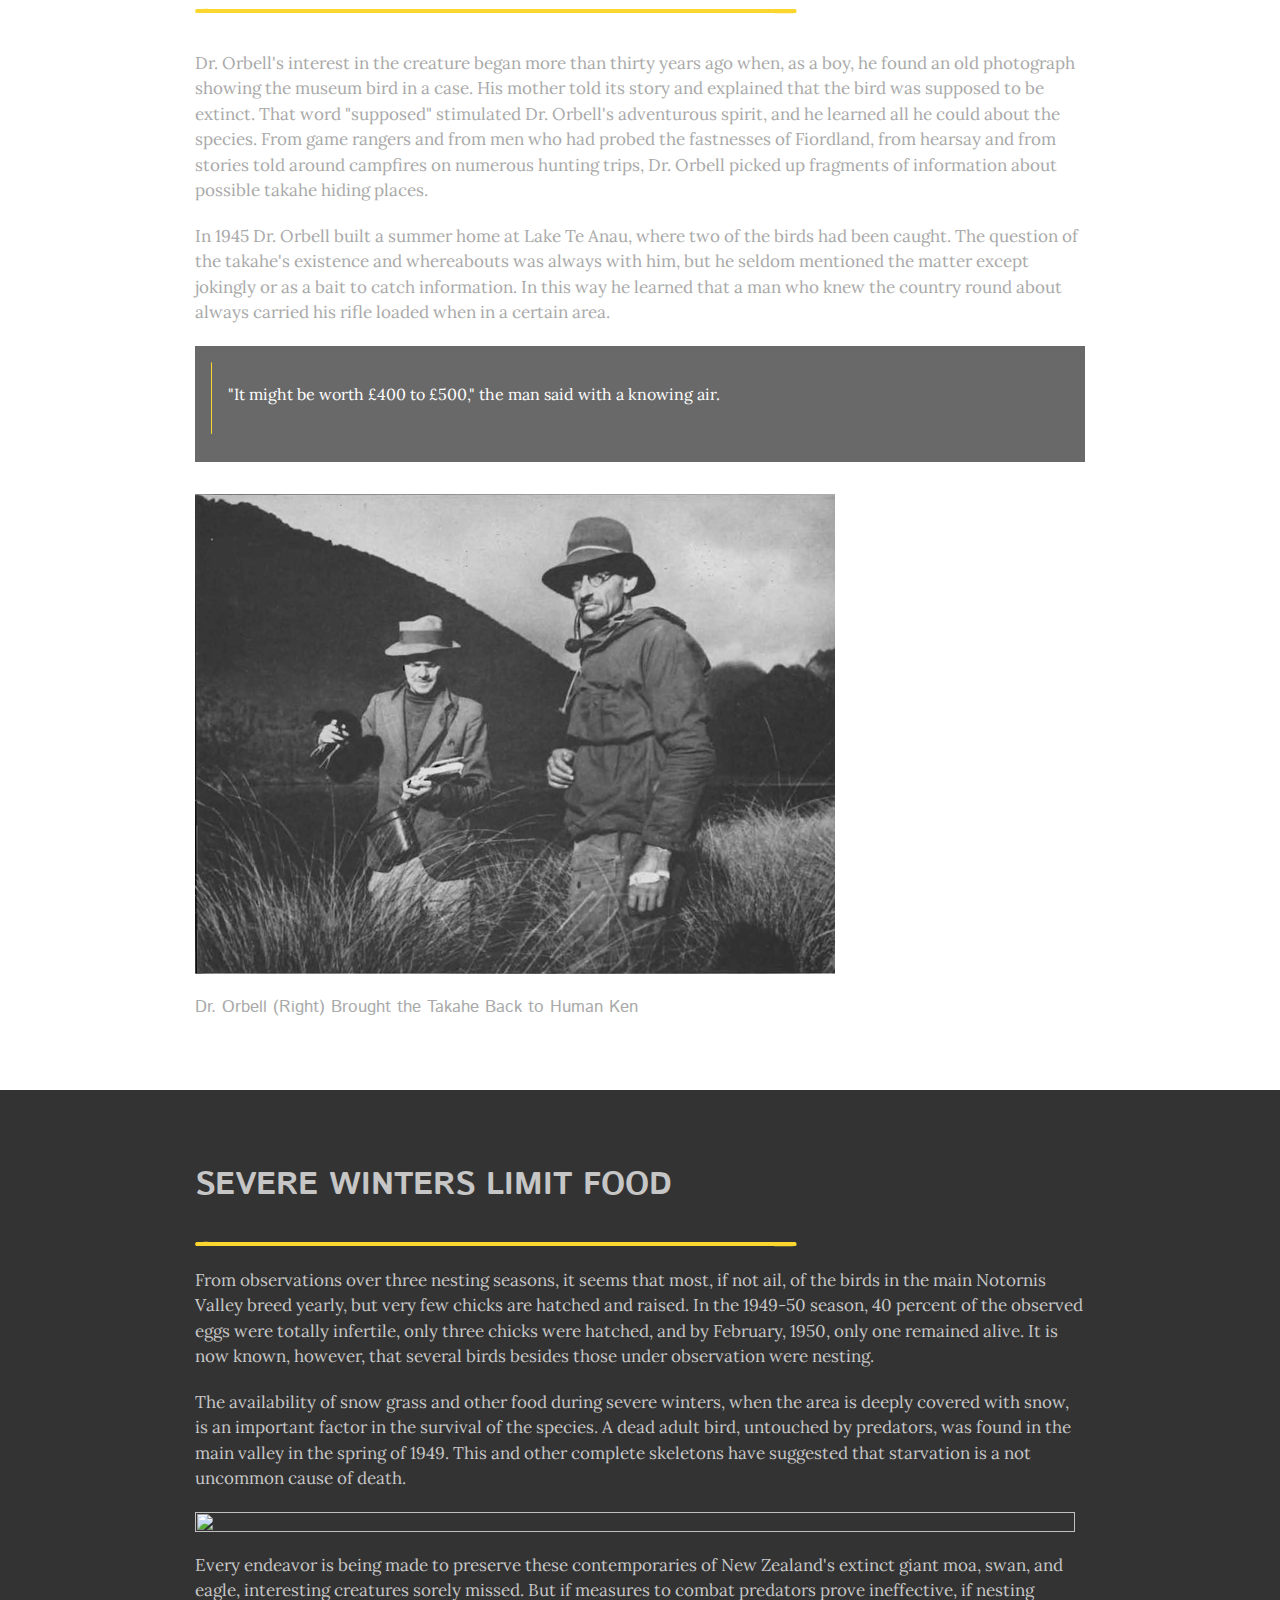
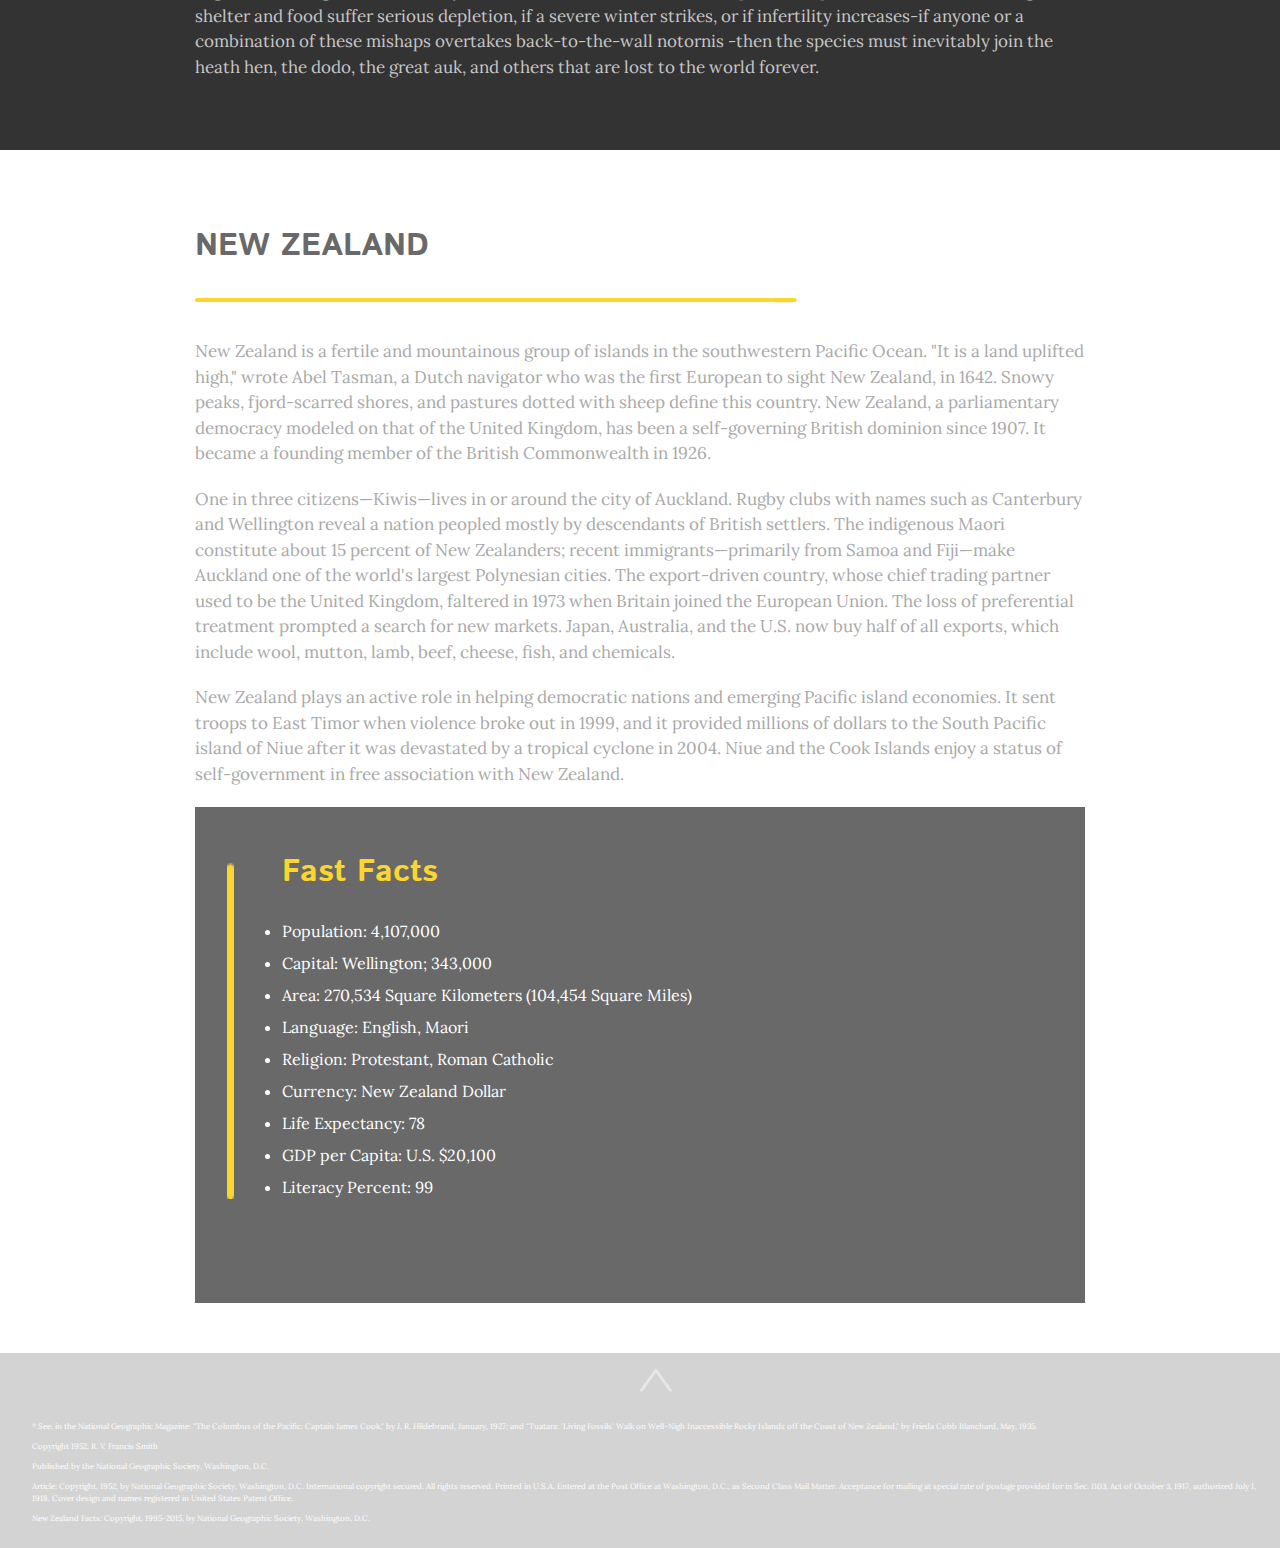
==== commit bec1a7a0: "reducing arrow sizes, renaming index" ====
--- a/index.html
+++ b/index.html
@@ -1,151 +1,217 @@
 <!DOCTYPE html>
 <html>
-<head>
-	<meta charset="utf-8">
-	<title>The National Geographic Magazine</title>
-  <!---------- Link to css ------------>
-   <head>
-      <!---------- Link to css ------------>
-   <link href='adjustment-style.css' type='text/css' rel='stylesheet'/>
-    <div class="row">
-     <div class="content"> 
-        <a class="logo" href="#">*LOGO*</a>
-        </div>
-       </div>
-   <!---------- Link to google font ------------>
+<header class="main_header">
+    <!---------- Link to css ------------>
+    <link href='adjustment-style.css' type='text/css' rel='stylesheet' />
+    <meta name="viewport" content="width=device-width" />
+    <!---------- Link to google font ------------>
     <style>
-    @import url('https://fonts.googleapis.com/css?family=Istok+Web:400,700|Lora:400,400i');
+        @import url('https://fonts.googleapis.com/css?family=Istok+Web:400,700|Lora:400,400i');
     </style>
-    </head>
+    <script src="https://ajax.googleapis.com/ajax/libs/jquery/1.11.2/jquery.min.js"></script>
+    <!--------------------- js ------------------>
+    <script>
+        $(function () {
+            $('a[href*=#]:not([href=#])').click(function () {
+                if (location.pathname.replace(/^\//, '') == this.pathname.replace(/^\//, '') && location.hostname == this.hostname) {
+                    var target = $(this.hash);
+                    target = target.length ? target : $('[name=' + this.hash.slice(1) + ']');
+                    if (target.length) {
+                        $('html,body').animate({
+                            scrollTop: target.offset().top
+                        }, 1000);
+                        return false;
+                    }
+                }
+            });
+        });
+    </script>
+</header>
+<!---------------- start of body ------------------>
 
 <body>
-    <header class="main_header">
-		<h1>The National Geographic Magazine</h1>
-		<h2>Organised for the Increase and Diffusion of Geographic Knowledge</h2>
-
-		<ul>
-			<li>March, 1952</li>
-			<li>Volume CI</li>
-			<li>Number Three</li>
-		</ul>
-
-	</header>
-	<article>
-
-	<section class="intro">
-		<h1>Finding an 'Extinct' New Zealand Bird</h1>
-		<h2>Rediscovered by a Persevering Doctor, the Flightless, Colorful Takahe, or 'Wanderer', Struggles to Survive</h2>
-		<h3>By R. V. Francis Smith</h3>
-
-		<p>In New Zealand's rugged Fiordland a bird thought extinct for fifty years is struggling for survival. Behind the rare species in its fight for life is all the protective power of the Dominion Government.</p>
-		<p>Rediscovery of this flightless bird, the large, brilliant-hued native rail which the Maoris called takahea, meaning "wandering at large," excited almost as much interest in New Zealand as discovery of a living passenger pigeon would arouse in America.</p>
-		<p>To zoologists and bird lovers throughout the world, reappearance of takahea, now called the takahe, was a notable event. They had a scientific name for the creature–Notornis hochstetteri, the first half of which means "bird of the south"–but they knew tantalizingly little about it and had considered it lost in the limbo of vanished species.</p>			
-		<p>To the rediscoverer, Dr. G. B. Orbell, a physician of Invercargill, New Zealand, the dramatic sight of a takahe alive came as the reward of years of patient and systematic search. Only four of the birds were known to science when he made his discovery on the shore of a lake in what is now called Notornis Valley. Since August, 1898, there had been no authentic report of one being caught, or even seen.</p>
-	</section>
-
-	<section class="appearance">
-		<h1>Futile Wings Have Three-Foot Span</h1>
-
-		<p>A primitive type of large moor hen found only in New Zealand, the takahe is unlike any other member of the world-wide rail family to which it belongs. For example, despite its membership in an aquatic family, it avoids swamps and rivers. It does, however, share some of the clan 's characteristics, such as a large frontal shield.</p>
-		<p>The full-grown takahe stands some twenty inches high and weighs about six pounds. The wings, though incapable of flight, may have a three-foot span.</p>
-		<p>The adult bird is vividly colored. Head, neck, breast, and flanks are an iridescent indigo blue, becoming brighter on the shoulders and changing to a malachite green on the mantle. The dark rump and upper tail coverts are olive green, the abdomen and thighs purplish black, and the under tail coverts white. The powerful beak is scarlet at the base, fading outwards to a wax pink. Legs and feet are red, eyes reddish brown.</p>
-		<p>This brilliant color scheme is seen to full advantage only when the bird is approaching the observer or passing at right angles to him.</p>
-		<p>In contrast to its showy parents, the young takahe wears only a uniform, soft black down. The black beak is white-tipped, and the disproportionately large legs are a pale purple.</p>
-		<p>In New Zealand's ornithological history, extinction, or near extinction, has been the lot of many species as a result of settlement.</p>
-		<p>"It originally occurred throughout forest and grass ecosystems. Today it is restricted to alpine tussock grasslands on the mainland and feeds primarily on juices from the bases of snow tussock and a species of fern rhizome. It eats introduced grasses on the islands. It usually lays two eggs and chicks can begin breeding at the end of their first year, but usually start in their second. It is long-lived, probably 14-20 years."</p>
-		<p>—Heather and Robertson</p>
-		<p>Originally, native birds had no enemies, and the vegetation which affords them cover was not subject to browsing by animals. Under these favorable conditions many unusual forms of life, including birds of little or no power of flight, were able to survive and thrive.</p>
-
-        <img src="img/new-zealand.png">
-		<p>Estimated carrying capacity of islands with Takahe.</p>
-	</section>
-
-	<section class="lost-birds">
-		<h1>Vanished Birds Include 12-Foot Moa</h1>
-
-		<p>Before the arrival of Capt. James Cook in 1769, birds were the dominant land vertebrates. The only land mammals were the dog, a Polynesian rat, and two species of bats. The dog and rat had been introduced by the Maoris on their second migration, about A. D. 1150. *</p>
-		<p>After the Maoris had caused the extinction of the huge flightless moa, one species of which was twelve feet high, European settlement brought about more extensive changes. Ferrets, stoats, and weasels were introduced to control a plague of rabbits, and these, with cats, dogs, and other predators, virtually sealed the fate of numerous native species, among them the takahe.</p>
-		<p>The first living takahe known to Europeans was purposely killed and eaten. It was caught by a sealing gang on Resolution Island, near the southwest end of South Island , in 1849. Two years later a party of Maoris caught a second bird in Thompson Sound, about forty miles farther north.</p>
-		<p>Luckily, the skins of both birds were obtained by Mr. W. D. B. Mantell, who in 1847 had discovered the semi fossil remains of the North Island variety (duly named Notornis mantelli by Sir Richard Owen, of London). The skins were sent to the British Museum.</p>
-		<p>Twenty-eight years passed before another specimen appeared. A rabbiter's dog caught it near the south end of Lake Te Anau. The bird was destined for the cooking pot when it was rescued by a farm manager and eventually sold to a museum in Dresden, Germany, for £105.</p>
-		<p>After close examination, Dr. Adolph B. Meyer of the Dresden museum found that this bird was sufficiently different from the North Island semi fossil form found by Mantell to warrant a distinct name. Accordingly, the name Notornis hochstetteri was given the present species.</p>
-		<p>The fourth specimen was caught by a dog on the shore of Middle Fiord of Lake Te Anau in 1898. The bird was bought by the Government for £250 to ensure that it remained in New Zealand. Preserved in the Otago Museum at Dunedin, it still is the only mounted specimen in the country, for no more takahe were known until Dr. Orbell's discovery.</p>
-		<p>Notornis Valley, in South Island's Murchison Mountains, lies only six miles from a main road; yet it hid the takahe from human sight for decades. From boyhood Dr. G. B. Orbell, an Invercargill physician, reiused to believe the creature lost. After thirty years his quest succeeded; Dr. Orbell tracked the takahe to the scene of its last stand in one of the wildest parts of the Dominion.</p>
-
-		<img src="img/carrying-capacity.png">
-		<p>New Zealand Fiordland Shelters the Takahe, or Notornis, a Bird Long Thought Extinct</p>
-	</section>
-
-	<section class="timeline">
-		<h1>A Thirty-Year Quest Begins</h1>
-
-		<p>Dr. Orbell's interest in the creature began more than thirty years ago when, as a boy, he found an old photograph showing the museum bird in a case. His mother told its story and explained that the bird was supposed to be extinct.</p>
-		<p>That word "supposed" stimulated Dr. Orbell's adventurous spirit, and he learned all he could about the species. From game rangers and from men who had probed the fastnesses of Fiordland, from hearsay and from stories told around campfires on numerous hunting trips, Dr. Orbell picked up fragments of information about possible takahe hiding places.</p>
-		<p>In 1945 Dr. Orbell built a summer home at Lake Te Anau, where two of the birds had been caught. The question of the takahe's existence and whereabouts was always with him, but he seldom mentioned the matter except jokingly or as a bait to catch information. In this way he learned that a man who knew the country round about always carried his rifle loaded when in a certain area.</p>
-		<p>"It might be worth £400 to £500," the man said with a knowing air.</p>
-		<img src="img/bent-billiard-pipe.jpg">
-		<p>Dr. Orbell (Right) Brought the Takahe Back to Human Ken</p>
-	</section><!-- close timeline tag -->
-
-	<section class="winter">
-		<h1>Severe Winters Limit Food</h1>
-
-		<p>From observations over three nesting seasons, it seems that most, if not ail, of the birds in the main Notornis Valley breed yearly, but very few chicks are hatched and raised. In the 1949-50 season, 40 percent of the observed eggs were totally infertile, only three chicks were hatched, and by February, 1950, only one remained alive. It is now known, however, that several birds besides those under observation were nesting.</p>
-		<p>The availability of snow grass and other food during severe winters, when the area is deeply covered with snow, is an important factor in the survival of the species. A dead adult bird, untouched by predators, was found in the main valley in the spring of 1949. This and other complete skeletons have suggested that starvation is a not uncommon cause of death.</p>
-		<p>Every endeavor is being made to preserve these contemporaries of New Zealand's extinct giant moa, swan, and eagle, interesting creatures sorely missed. But if measures to combat predators prove ineffective, if nesting shelter and food suffer serious depletion, if a severe winter strikes, or if infertility increases-if anyone or a combination of these mishaps overtakes back-to-the-wall notornis -then the species must inevitably join the heath hen, the dodo, the great auk, and others that are lost to the world forever.</p>
-	</section>
-	
-	<section class="new-zealand">
-		<h1>New Zealand</h1>
-
-		<p>New Zealand is a fertile and mountainous group of islands in the southwestern Pacific Ocean. "It is a land uplifted high," wrote Abel Tasman, a Dutch navigator who was the first European to sight New Zealand, in 1642. Snowy peaks, fjord-scarred shores, and pastures dotted with sheep define this country.</p>
-		<p>New Zealand, a parliamentary democracy modeled on that of the United Kingdom, has been a self-governing British dominion since 1907. It became a founding member of the British Commonwealth in 1926.</p>
-		<p>One in three citizens—Kiwis—lives in or around the city of Auckland. Rugby clubs with names such as Canterbury and Wellington reveal a nation peopled mostly by descendants of British settlers. The indigenous Maori constitute about 15 percent of New Zealanders; recent immigrants—primarily from Samoa and Fiji—make Auckland one of the world's largest Polynesian cities.</p>
-		<p>The export-driven country, whose chief trading partner used to be the United Kingdom, faltered in 1973 when Britain joined the European Union. The loss of preferential treatment prompted a search for new markets. Japan, Australia, and the U.S. now buy half of all exports, which include wool, mutton, lamb, beef, cheese, fish, and chemicals.</p>
-		<p>New Zealand plays an active role in helping democratic nations and emerging Pacific island economies. It sent troops to East Timor when violence broke out in 1999, and it provided millions of dollars to the South Pacific island of Niue after it was devastated by a tropical cyclone in 2004. Niue and the Cook Islands enjoy a status of self-government in free association with New Zealand.</p>
-	</section>
-
-	<section class="fast-facts">
-		<h1>Fast Facts</h1>
-		
-		<ul>
-			<li>Population: 4,107,000</li>
-			<li>Capital: Wellington; 343,000</li>
-			<li>Area: 270,534 Square Kilometers (104,454 Square Miles)</li>
-			<li>Language: English, Maori</li>
-			<li>Religion: Protestant, Roman Catholic</li>
-			<li>Currency: New Zealand Dollar</li>
-			<li>Life Expectancy: 78</li>
-			<li>GDP per Capita: U.S. $20,100</li>
-			<li>Literacy Percent: 99</li>
-		</ul>
-
-		<p>* See, in the National Geographic Magazine: "The Columbus of the Pacific: Captain James Cook," by J. R. Hildebrand, January, 1927; and "Tuatara: 'Living Fossils' Walk on Well-Nigh Inaccessible Rocky Islands off the Coast of New Zealand," by Frieda Cobb Blanchard, May, 1935.</p>
-	</section>
-	
-	</article>
-
-	<footer>
-		<p>Copyright 1952. R. V. Francis Smith</p>
-		<p>Published by the National Geographic Society, Washington, D.C.</p>
-		<p>Article: Copyright, 1952, by National Geographic Society, Washington, D.C. International copyright secured. All rights reserved. Printed in U.S.A. Entered at the Post Office at Washington, D.C., as Second Class Mail Matter. Acceptance for mailing at special rate of postage provided for in Sec. 1103, Act of October 3, 1917, authorized July 1, 1918. Cover design and names registered in United States Patent Office.</p>
-		<p>New Zealand Facts: Copyright, 1995-2015, by National Geographic Society, Washington, D.C.</p>
-	</footer>
-
-
+    <div class="sections">
+        <section id="hero">
+            <!---------------- logo ------------------>
+            <a class="logo"><img src="img/national-geographic-logo@72x.png"></a>
+            <h1 id="top">The National</h1>
+            <h1> Geographic Magazine</h1>
+            <div class="yellow-line"><img src="img/yellow-line@72x.png"> </div>
+            <h1>Finding an 'Extinct' New Zealand Bird</h1>
+            <a class="arrow" href="#intro"><img src="img/small-arrow@72x.png"></a>
+        </section>
+        <section class="row dark" id="intro">
+            <div class="content">
+                <h3>Rediscovered by a Persevering Doctor, the Flightless, Colorful Takahe, or 'Wanderer', Struggles to Survive</h3>
+                <h3>By R. V. Francis Smith</h3> <img src="img/yellow-line-thin@72x.png">
+                <p>In New Zealand's rugged Fiordland a bird thought extinct for fifty years is struggling for survival. Behind the rare species in its fight for life is all the protective power of the Dominion Government.</p>
+                <p>Rediscovery of this flightless bird, the large, brilliant-hued native rail which the Maoris called takahea, meaning "wandering at large," excited almost as much interest in New Zealand as discovery of a living passenger pigeon would arouse in America.</p>
+                <section class="takahe-grass"> <img src="img/takahe-grass.jpg"> </section>
+                <p>To zoologists and bird lovers throughout the world, reappearance of takahea, now called the takahe, was a notable event. They had a scientific name for the creature–Notornis hochstetteri, the first half of which means "bird of the south"–but they knew tantalizingly little about it and had considered it lost in the limbo of vanished species.</p>
+                <p> To the rediscoverer, Dr. G. B. Orbell, a physician of Invercargill, New Zealand, the dramatic sight of a takahe alive came as the reward of years of patient and systematic search. Only four of the birds were known to science when he made his discovery on the shore of a lake in what is now called Notornis Valley. Since August, 1898, there had been no authentic report of one being caught, or even seen.</p>
+            </div>
+        </section>
+        <!-- END row -->
+        <section class="row" id="sec02">
+            <div class="content">
+                <h1>Futile Wings Have Three-Foot Span</h1> <img src="img/yellow-line-thin@72x.png">
+                <p> A primitive type of large moor hen found only in New Zealand, the takahe is unlike any other member of the world-wide rail family to which it belongs. For example, despite its membership in an aquatic family, it avoids swamps and rivers. It does, however, share some of the clan 's characteristics, such as a large frontal shield. </p>
+                <p> The full-grown takahe stands some twenty inches high and weighs about six pounds. The wings, though incapable of flight, may have a three-foot span. </p>
+                <section class="takahe-bright"> <img src="https://i.pinimg.com/originals/1d/c5/73/1dc573024960bf6b47e0f9b8e87a0f73.jpg"> </section>
+                <section class="takahe-wings"> <img src="img/wing-span@72x.png"> </section>
+                <p> The adult bird is vividly colored. Head, neck, breast, and flanks are an iridescent indigo blue, becoming brighter on the shoulders and changing to a malachite green on the mantle. The dark rump and upper tail coverts are olive green, the abdomen and thighs purplish black, and the under tail coverts white. The powerful beak is scarlet at the base, fading outwards to a wax pink. Legs and feet are red, eyes reddish brown. This brilliant color scheme is seen to full advantage only when the bird is approaching the observer or passing at right angles to him. </p>
+                <p> In contrast to its showy parents, the young takahe wears only a uniform, soft black down. The black beak is white-tipped, and the disproportionately large legs are a pale purple. In New Zealand's ornithological history, extinction, or near extinction, has been the lot of many species as a result of settlement. </p>
+                <div class="quote">
+                    <div class="yellow-vertical"> <img src="img/yellow-line-vertical@72x.png"></div>
+                    <p>
+                        <quote> "It originally occurred throughout forest and grass ecosystems. Today it is restricted to alpine tussock grasslands on the mainland and feeds primarily on juices from the bases of snow tussock and a species of fern rhizome. It eats introduced grasses on the islands. It usually lays two eggs and chicks can begin breeding at the end of their first year, but usually start in their second. It is long-lived, probably 14-20 years." </quote>
+                    </p> <cite> — Heather and Robertson </cite> </div>
+                <p> Originally, native birds had no enemies, and the vegetation which affords them cover was not subject to browsing by animals. Under these favorable conditions many unusual forms of life, including birds of little or no power of flight, were able to survive and thrive. </p>
+                <!----------<img src="img/carrying-capacity.png">  --->
+                <table class="table">
+                    <caption> Estimated carrying capacity of islands with Takahē.</caption>
+                    <tr>
+                        <th>Island</th>
+                        <th>Size (ha)</th>
+                        <th>Habitat</th>
+                        <th>Number of Takahē Pairs</th>
+                    </tr>
+                    <tr>
+                        <td>Kapiti</td>
+                        <td>2023</td>
+                        <td>Mostly forest</td>
+                        <td>&lt;10</td>
+                    </tr>
+                    <tr>
+                        <td>Mana</td>
+                        <td>217</td>
+                        <td>Mostly grassland</td>
+                        <td>>10</td>
+                    </tr>
+                    <tr>
+                        <td>Maud</td>
+                        <td>309</td>
+                        <td>Mixed forest/grass</td>
+                        <td>7-10</td>
+                    </tr>
+                    <tr>
+                        <td>Tiritiri</td>
+                        <td>210</td>
+                        <td>Mixed forest/grass</td>
+                        <td>10</td>
+                    </tr>
+                </table>
+            </div>
+        </section>
+        <!---------------- END da row -------------->
+        <section class="row dark" id="sec03">
+            <div class="content">
+                <h1>Vanished Birds Include 12-Foot Moa
+       <img src="img/yellow-line-thin@72x.png"> </h1>
+                <p>Before the arrival of Capt. James Cook in 1769, birds were the dominant land vertebrates. The only land mammals were the dog, a Polynesian rat, and two species of bats. The dog and rat had been introduced by the Maoris on their second migration, about A. D. 1150.</p>
+                <p> After the Maoris had caused the extinction of the huge flightless moa, one species of which was twelve feet high, European settlement brought about more extensive changes. Ferrets, stoats, and weasels were introduced to control a plague of rabbits, and these, with cats, dogs, and other predators, virtually sealed the fate of numerous native species, among them the takahe. </p>
+                <p> The first living takahe known to Europeans was purposely killed and eaten. It was caught by a sealing gang on Resolution Island, near the southwest end of South Island , in 1849. Two years later a party of Maoris caught a second bird in Thompson Sound, about forty miles farther north. </p>
+                <p> Luckily, the skins of both birds were obtained by Mr. W. D. B. Mantell, who in 1847 had discovered the semi fossil remains of the North Island variety (duly named Notornis mantelli by Sir Richard Owen, of London). The skins were sent to the British Museum. </p>
+                <p> Twenty-eight years passed before another specimen appeared. A rabbiter's dog caught it near the south end of Lake Te Anau. The bird was destined for the cooking pot when it was rescued by a farm manager and eventually sold to a museum in Dresden, Germany, for £105. After close examination, Dr. Adolph B. Meyer of the Dresden museum found that this bird was sufficiently different from the North Island semi fossil form found by Mantell to warrant a distinct name. Accordingly, the name Notornis hochstetteri was given the present species. </p>
+                <p> The fourth specimen was caught by a dog on the shore of Middle Fiord of Lake Te Anau in 1898. The bird was bought by the Government for £250 to ensure that it remained in New Zealand. Preserved in the Otago Museum at Dunedin, it still is the only mounted specimen in the country, for no more takahe were known until Dr. Orbell's discovery. Notornis Valley, in South Island's Murchison Mountains, lies only six miles from a main road; yet it hid the takahe from human sight for decades. From boyhood Dr. G. B. Orbell, an Invercargill physician, reiused to believe the creature lost. After thirty years his quest succeeded; Dr. Orbell tracked the takahe to the scene of its last stand in one of the wildest parts of the Dominion. </p>
+                <style>
+                    #map {
+                        height: 400px;
+                        width: 100%;
+                    }
+                </style>
+                <div id="map"></div>
+                <script>
+                    function initMap() {
+                        var uluru = {
+                            lat: -45.232728
+                            , lng: 167.500129
+                        };
+                        var map = new google.maps.Map(document.getElementById('map'), {
+                            zoom: 6.5
+                            , center: uluru
+                        });
+                        var marker = new google.maps.Marker({
+                            position: uluru
+                            , map: map
+                        });
+                    }
+                </script>
+                <script async defer src="https://maps.googleapis.com/maps/api/js?key=AIzaSyCm8Kl_tvmMk_dpbLl_w2_If7Wk49fH0-c&callback=initMap">
+                </script>
+                <!-------- map ----
+     <img src="img/new-zealand.png">
+      ----->
+                <p class="map-caption"> New Zealand Fiordland Shelters the Takahe, or Notornis, a Bird Long Thought Extinct </p>
+            </div>
+        </section>
+        <!------------------ END this row ------->
+        <section class="row" id="sec04">
+            <div class="content">
+                <h1>A Thirty-Year Quest Begins
+       <img src="img/yellow-line-thin@72x.png"> </h1>
+                <p>Dr. Orbell's interest in the creature began more than thirty years ago when, as a boy, he found an old photograph showing the museum bird in a case. His mother told its story and explained that the bird was supposed to be extinct. That word "supposed" stimulated Dr. Orbell's adventurous spirit, and he learned all he could about the species. From game rangers and from men who had probed the fastnesses of Fiordland, from hearsay and from stories told around campfires on numerous hunting trips, Dr. Orbell picked up fragments of information about possible takahe hiding places.</p>
+                <p> In 1945 Dr. Orbell built a summer home at Lake Te Anau, where two of the birds had been caught. The question of the takahe's existence and whereabouts was always with him, but he seldom mentioned the matter except jokingly or as a bait to catch information. In this way he learned that a man who knew the country round about always carried his rifle loaded when in a certain area. </p>
+                <div class="quote">
+                    <div class="yellow-vertical-img"> <img src="img/yellow-line-vertical@72x.png"></div>
+                    <p>
+                        <quote> "It might be worth £400 to £500," the man said with a knowing air. </quote>
+                    </p> <cite></cite> </div>
+                <div class="pipe"> <img src="img/bent-billiard-pipe.jpg"> </div>
+                <p class="caption"> Dr. Orbell (Right) Brought the Takahe Back to Human Ken </p>
+            </div>
+        </section>
+        <!---------- END this row ---------->
+        <section class="row dark" id="sec05">
+            <div class="content">
+                <h1> Severe Winters Limit Food</h1> <img src="img/yellow-line-thin@72x.png">
+                <p>From observations over three nesting seasons, it seems that most, if not ail, of the birds in the main Notornis Valley breed yearly, but very few chicks are hatched and raised. In the 1949-50 season, 40 percent of the observed eggs were totally infertile, only three chicks were hatched, and by February, 1950, only one remained alive. It is now known, however, that several birds besides those under observation were nesting.</p>
+                <p>The availability of snow grass and other food during severe winters, when the area is deeply covered with snow, is an important factor in the survival of the species. A dead adult bird, untouched by predators, was found in the main valley in the spring of 1949. This and other complete skeletons have suggested that starvation is a not uncommon cause of death.</p>
+                <section class="takahe-grass"> <img src="https://images.pexels.com/photos/1008144/pexels-photo-1008144.jpeg?auto=compress&cs=tinysrgb&dpr=2&h=650&w=940"> </section>
+                <p>Every endeavor is being made to preserve these contemporaries of New Zealand's extinct giant moa, swan, and eagle, interesting creatures sorely missed. But if measures to combat predators prove ineffective, if nesting shelter and food suffer serious depletion, if a severe winter strikes, or if infertility increases-if anyone or a combination of these mishaps overtakes back-to-the-wall notornis -then the species must inevitably join the heath hen, the dodo, the great auk, and others that are lost to the world forever.</p>
+            </div>
+        </section>
+        <!-- END row -->
+        <section class="row" id="sec06">
+            <div class="content">
+                <h1>New Zealand <div></div>
+       <img src="img/yellow-line-thin@72x.png"> </h1>
+                <p>New Zealand is a fertile and mountainous group of islands in the southwestern Pacific Ocean. "It is a land uplifted high," wrote Abel Tasman, a Dutch navigator who was the first European to sight New Zealand, in 1642. Snowy peaks, fjord-scarred shores, and pastures dotted with sheep define this country. New Zealand, a parliamentary democracy modeled on that of the United Kingdom, has been a self-governing British dominion since 1907. It became a founding member of the British Commonwealth in 1926.</p>
+                <p> One in three citizens—Kiwis—lives in or around the city of Auckland. Rugby clubs with names such as Canterbury and Wellington reveal a nation peopled mostly by descendants of British settlers. The indigenous Maori constitute about 15 percent of New Zealanders; recent immigrants—primarily from Samoa and Fiji—make Auckland one of the world's largest Polynesian cities. The export-driven country, whose chief trading partner used to be the United Kingdom, faltered in 1973 when Britain joined the European Union. The loss of preferential treatment prompted a search for new markets. Japan, Australia, and the U.S. now buy half of all exports, which include wool, mutton, lamb, beef, cheese, fish, and chemicals. </p>
+                <p> New Zealand plays an active role in helping democratic nations and emerging Pacific island economies. It sent troops to East Timor when violence broke out in 1999, and it provided millions of dollars to the South Pacific island of Niue after it was devastated by a tropical cyclone in 2004. Niue and the Cook Islands enjoy a status of self-government in free association with New Zealand. </p>
+                <div class="quote">
+                    <div class="line"> <img src="img/yellow-line-vertical@72x.png"></div>
+                    <p>
+                        <quote>
+                            <ul>
+                                <h2>Fast Facts</h2>
+                                <li> Population: 4,107,000</li>
+                                <li>Capital: Wellington; 343,000</li>
+                                <li>Area: 270,534 Square Kilometers (104,454 Square Miles)</li>
+                                <li>Language: English, Maori</li>
+                                <li>Religion: Protestant, Roman Catholic</li>
+                                <li>Currency: New Zealand Dollar</li>
+                                <li>Life Expectancy: 78</li>
+                                <li>GDP per Capita: U.S. $20,100</li>
+                                <li>Literacy Percent: 99</li>
+                            </ul>
+                        </quote>
+                    </p>
+                </div>
+            </div>
+        </section>
+        <!-- Scroll-to-Top -->
+        <a href="img/small-arrow@72x.png"></a>
+    </div>
+    <!-- END sections -->
+    <footer class="footer">
+        <a class="arrow-bottom" href="#hero"><img src="img/arrow-up@72x.png"></a>
+        <p> * See, in the National Geographic Magazine: "The Columbus of the Pacific: Captain James Cook," by J. R. Hildebrand, January, 1927; and "Tuatara: 'Living Fossils' Walk on Well-Nigh Inaccessible Rocky Islands off the Coast of New Zealand," by Frieda Cobb Blanchard, May, 1935.</p>
+        <p>Copyright 1952. R. V. Francis Smith</p>
+        <p>Published by the National Geographic Society, Washington, D.C. </p>
+        <p>Article: Copyright, 1952, by National Geographic Society, Washington, D.C. International copyright secured. All rights reserved. Printed in U.S.A. Entered at the Post Office at Washington, D.C., as Second Class Mail Matter. Acceptance for mailing at special rate of postage provided for in Sec. 1103, Act of October 3, 1917, authorized July 1, 1918. Cover design and names registered in United States Patent Office. </p>
+        <p>New Zealand Facts: Copyright, 1995-2015, by National Geographic Society, Washington, D.C.</p>
+    </footer>
 </body>
 
-</html>
-
-
-
-
-
-
-
-
-
-
-
-
-
+</html>--- a/adjustment-style.css
+++ b/adjustment-style.css
@@ -1,167 +1,298 @@
 * {
-  box-sizing: border-box;
+    box-sizing: border-box;
 }
 
 body {
-  color: #8f8f8f;
-  background: white;
-  font-family: 'lora', sans-serif;
-  font-size: 1em;
-  padding: 0;
-  margin: 0;
+    color: #c6c6c6;
+    background-color: white;
+    font-family: 'lora', sans-serif;
+    font-size: 1em;
+    padding: 0;
+    margin: 0;
 }
 
 a {
-  text-decoration: none;
-}
-
-
-/*----- ---------- -------- add shadow to h1--------*/
+    text-decoration: none;
+}
+
+
+/*-------------------- add shadow to h1--------*/
 
 h1 {
-  font-size: 30px;
-  line-height: 1em;;
-  text-transform: uppercase;
-  font-family: 'istok web', sans-serif;
-}
-
-.list {
+    font-size: 2em;
+    line-height: 1.5em;
+    text-transform: uppercase;
+    font-family: 'istok web', sans-serif;
+}
+
+h2 {
+    text-align: left;
+    font-size: .7em;
+    display: inline-block;
+}
+
+p {
+    margin-bottom: 20px;
+    font-size: 17px;
+    line-height: 1.5em;
+}
+
+#intro h1 {
+    color: #FCD630;
+}
+
+.row {
+    width: 100%;
+    margin: 0 auto;
+    position: relative;
+    padding: 0 2%;
+}
+
+.content {
+    max-width: 940px;
+    width: 100%;
+    margin: 0 auto;
+    padding: 50px 2% 50px;
+}
+
+.dark {
+    background: #333;
+}
+
+#hero {
+    position: relative;
+    background: url(https://images.pexels.com/photos/1005255/pexels-photo-1005255.jpeg?auto=compress&cs=tinysrgb&dpr=2&h=650&w=940) no-repeat center center fixed;
+    background-size: cover;
+    text-align: center;
+    color: #fff;
+    padding-top: 20vh;
+    padding-bottom: 15vh;
+    min-height: 50vh;
+    letter-spacing: 2px;
+    font-family: "istok web", sans-serif;
+}
+
+#hero h1 {
+    font-size: 2em;
+    line-height: .5em;
+    text-align: center;
+}
+
+@media only screen and (max-width: 766px) {
+    .header {
+        padding-top: 25px;
+    }
+}
+
+@media only screen and (max-width: 766px) {
+    #hero {
+        background-size: cover;
+    }
+}
+
+.logo {
+    width: 50px;
     margin: auto;
-    list-style: none;
+    display: inline;
+    line-height: 1em;
+}
+
+@media only screen and (max-width: 766px) {
+    .logo {
+        float: none;
+    }
+}
+
+.yellow-line {
+    padding-bottom: 2em;
+}
+
+.arrow {
+    padding-top: 3em;
+    margin: auto;
+    display: inline-block;
+}
+
+.arrow img {
+    
+    max-width: 2em;
+}
+
+.arrow img:hover {
+    transform: scale(1.5, 1.5);
+    transition: .3s
+}
+
+@media only screen and (max-width: 766px) {
+    .arrow {
+        float: none;
+    }
+}
+
+.takahe-grass img {
+    width: 60%;
+    height: 50%;
+}
+
+
+/*-------- img hover --------
+.takahe-grass img:hover {
+    transform: scale(1.3, 1.3);
+    transition: .3s
+}
+
+------*/
+
+#sec02 h1 {
+    color: dimgray;
+}
+
+#sec02 {
+    color: darkgray
+}
+
+.takahe-bright img {
+    max-width: 50vw;
+    height: 50vh;
+}
+
+.takahe-wings img {
+    float: right;
+    margin-top: -15em;
+}
+
+.quote {
+    background: dimgrey;
+    padding-bottom: 2em;
+}
+
+.quote p {
+    font-size: 1em;
+    line-height: 2em;
+    padding-top: 2em;
+    padding-left: 2em;
+    padding-right: 2em;
+    color: white;
+}
+
+.quote cite {
+    color: #FCD630;
+}
+
+.quote img {
+    display: inline-flex;
+    float: left;
+    padding-right: 1em;
+    padding-left: 1em;
+    padding-top: 1em;
+}
+
+table {
+    font-family: 'istok web', sans-serif;
+}
+
+th,
+td {
+    padding: 15px;
     text-align: left;
-    
-}
-
-p {
-  margin-bottom: 20px;
-  font-size: 17px;
-  line-height: 2;
-}
-
-
-#intro h1 {
-    color: yellow;
-
-}
-.row {
-  width: 100%;  
-  margin: 0 auto;
-  position: relative;
-  padding: 0 2%;
-}
-.content {
-  max-width: 940px;
-  width: 100%;  
-  margin: 0 auto;
-  padding: 50px 2% 50px;
-}
-.main_header .row .content {}
-.dark {background:#333;}
-
-#hero {
-  position: relative;
-  background: url(https://images.pexels.com/photos/698396/pexels-photo-698396.jpeg?w=940&h=650&dpr=2&auto=compress&cs=tinysrgb) no-repeat center center fixed;
-  background-size: cover;
-  text-align: center;
-  color: #fff;
-  padding-top: 100px;
-  min-height: 500px;
-  letter-spacing: 2px;
-  font-family: "istok web", sans-serif;
-}
-#hero h1 {
-  font-size: 3em;
-  line-height: .5em;
-}
-#hero h1 span {
-  font-size: 25px;
-  color: #ffffff;
-  border-bottom: 2px solid #ffffff;
-  padding-bottom: 12px;
-  line-height: 3;
-}
-.main_header {
-  position: fixed;
-  top: 0px;
-  max-height: 70px;
-  z-index: 999;
-  width: 100%;
-  padding-top: 17px;
-  background: none;
-  overflow: hidden;
-  transition: all 0.3s;
-  opacity: 0;
-  top: -100px;
-  padding-bottom: 6px;
-  font-family: "istok web", sans-serif;
-}
-
-@media only screen and (max-width: 766px) {
-  .main_header {
-    padding-top: 25px;
-  }
-}
-
-.logo {
-  width: 50px;
-  margin: auto;
-  color: yellow;
-  display: block;
-  line-height: 1;
-}
-@media only screen and (max-width: 766px) {
-  .logo {
-    float: none;
-  }
-}
-
-/*---------------- nav ----------------*/
-
-@media only screen and (max-width: 766px) {
-  nav {
-    width: 100%;
-  }
-}
-nav ul {
-  list-style: none;
-  overflow: hidden;
-  text-align: right;
-  float: right;
-}
-@media only screen and (max-width: 766px) {
-  nav ul {
-    padding-top: 10px;
-    margin-bottom: 22px;
-    float: left;
-    text-align: center;
-    width: 100%;
-  }
-}
-nav ul li {
-  display: inline-block;
-  margin-left: 35px;
-  line-height: 1.5;
-}
-@media only screen and (max-width: 766px) {
-  nav ul li {
-    width: 100%;
-    padding: 7px 0;
-    margin: 0;
-  }
-}
-nav ul a {
-  color: #888888;
-  text-transform: uppercase;
-  font-size: 12px;
-  border-top: 1px solid transparent;
-  border-bottom: 1px solid transparent;
-  transition: all 500ms linear;
-}
-nav ul a.active {
-  border-top: 1px solid gray;
-  border-bottom: 1px solid gray;
-  transition: all 500ms 100ms linear;
-}
-
-
-
+    border: 1px solid;
+    background: dimgrey;
+    color: white;
+}
+
+.table caption {
+    text-align: left;
+    margin: auto;
+    display: inline-table;
+    background: dimgrey;
+    color: #FCD630;
+    font-family: 'istok web', sans-serif;
+}
+
+.map-caption {
+    color: #FCD630;
+    font-family: 'istok web', sans-serif;
+}
+
+.yellow-vertical-img img {
+    max-height: 5.5em;
+}
+
+#sec04 quote {
+    color: white;
+}
+
+#sec04 h1 {
+    color: dimgray;
+}
+
+#sec04 p {
+    color: darkgray;
+}
+
+.pipe {
+    padding-top: 2em;
+    align-items: center;
+    display: inline-flex;
+}
+
+#sec04 .caption {
+    font-family: 'istok web', sans-serif;
+}
+
+#sec05 img:last-child {
+    width: 55em;
+}
+
+#sec06 h1 {
+    color: dimgray;
+}
+
+#sec06 p {
+    color: darkgray;
+}
+
+#sec06 ul {
+    font-size: 1em;
+    line-height: 2em;
+    color: white;
+}
+
+.line img {
+    margin-right: 2em;
+    margin-left: 1em;
+    height: 22em;
+    margin-top: 2.5em;
+}
+
+#sec06 h2 {
+    color: #FCD630;
+    font-family: 'istok web', sans-serif;
+    font-size: 2em;
+    margin-top: -5em;
+}
+
+.footer {
+    color: lightgray;
+    background: lightgrey;
+    padding: 1em
+}
+
+.footer p {
+    font-size: .5em;
+    color: white;
+    margin-left: 2em;
+    margin-bottom: 1em;
+}
+
+.arrow-bottom img {
+    align-self: center;
+    margin-left: 50%;
+    margin-bottom: 1em;
+    max-width: 2em;
+}
+
+.arrow-bottom img:hover {
+    transform: scale(1.5, 1.5);
+    transition: .3s;
+}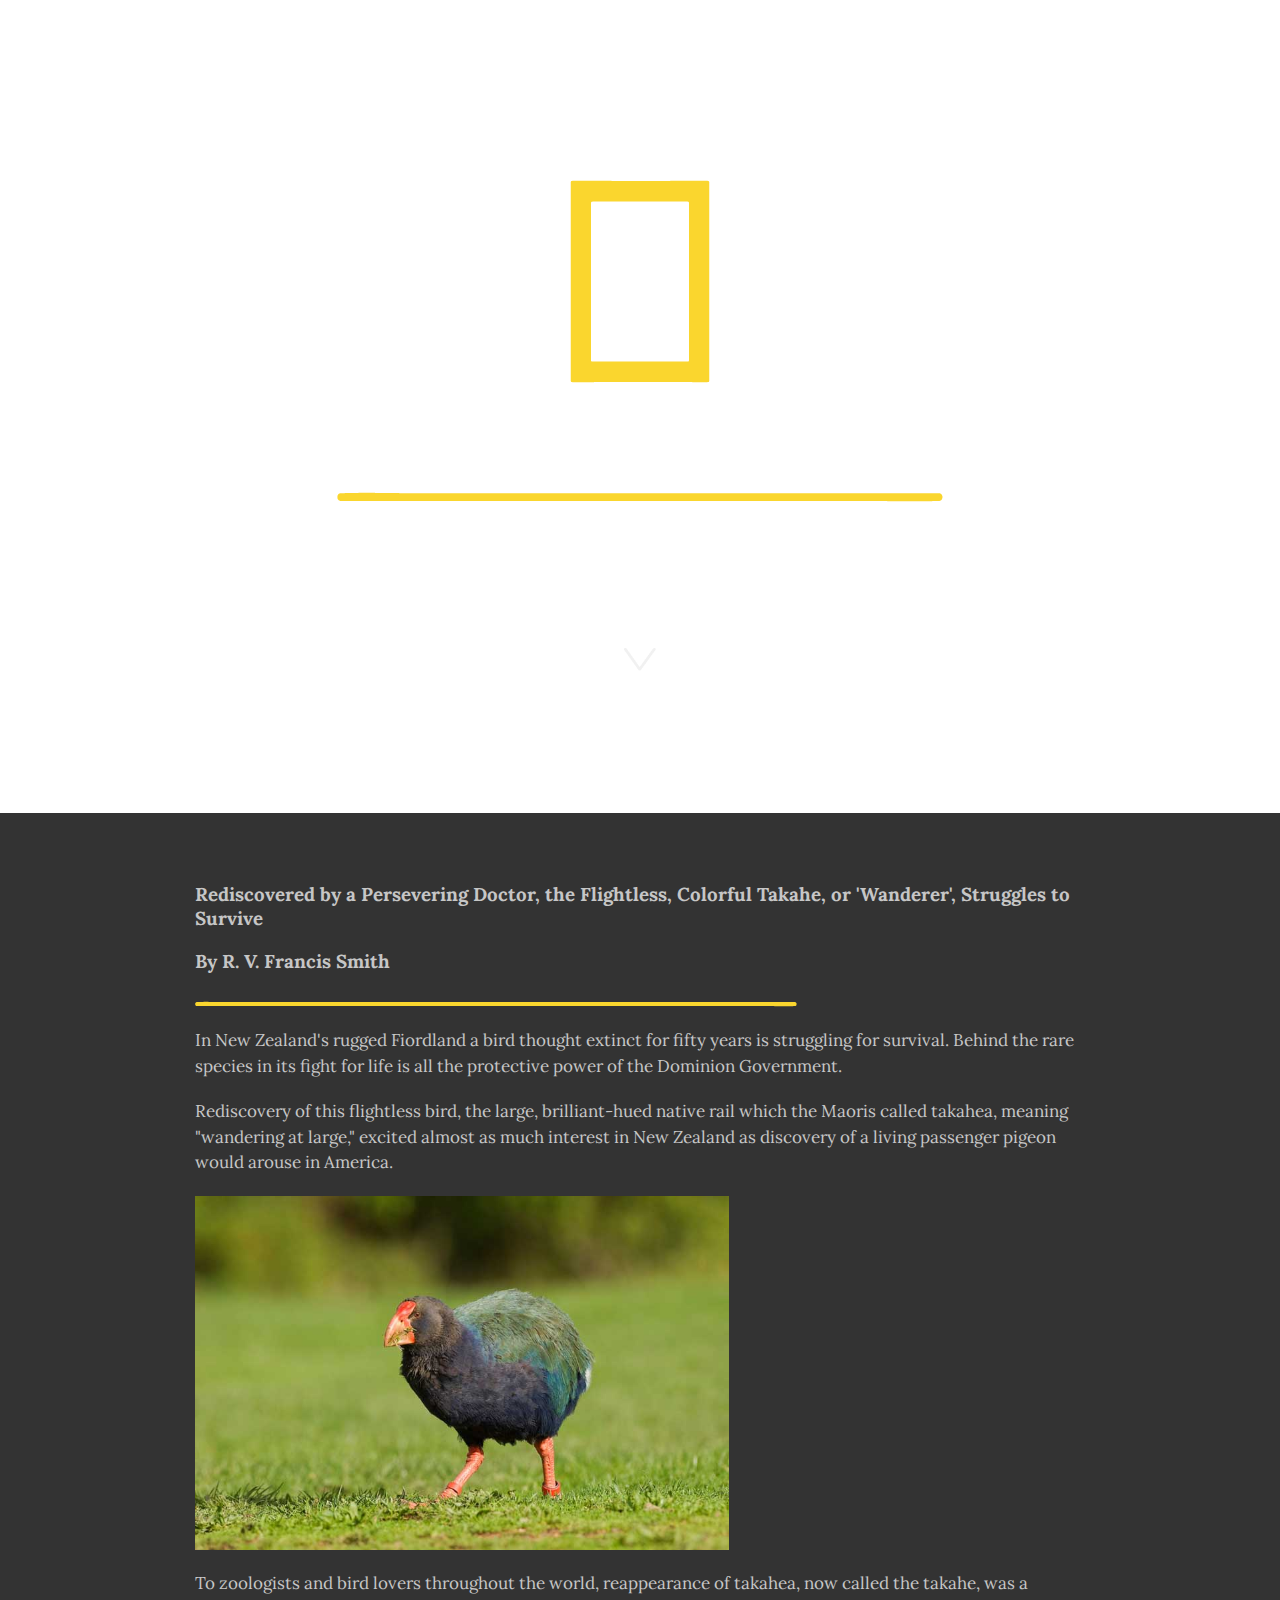
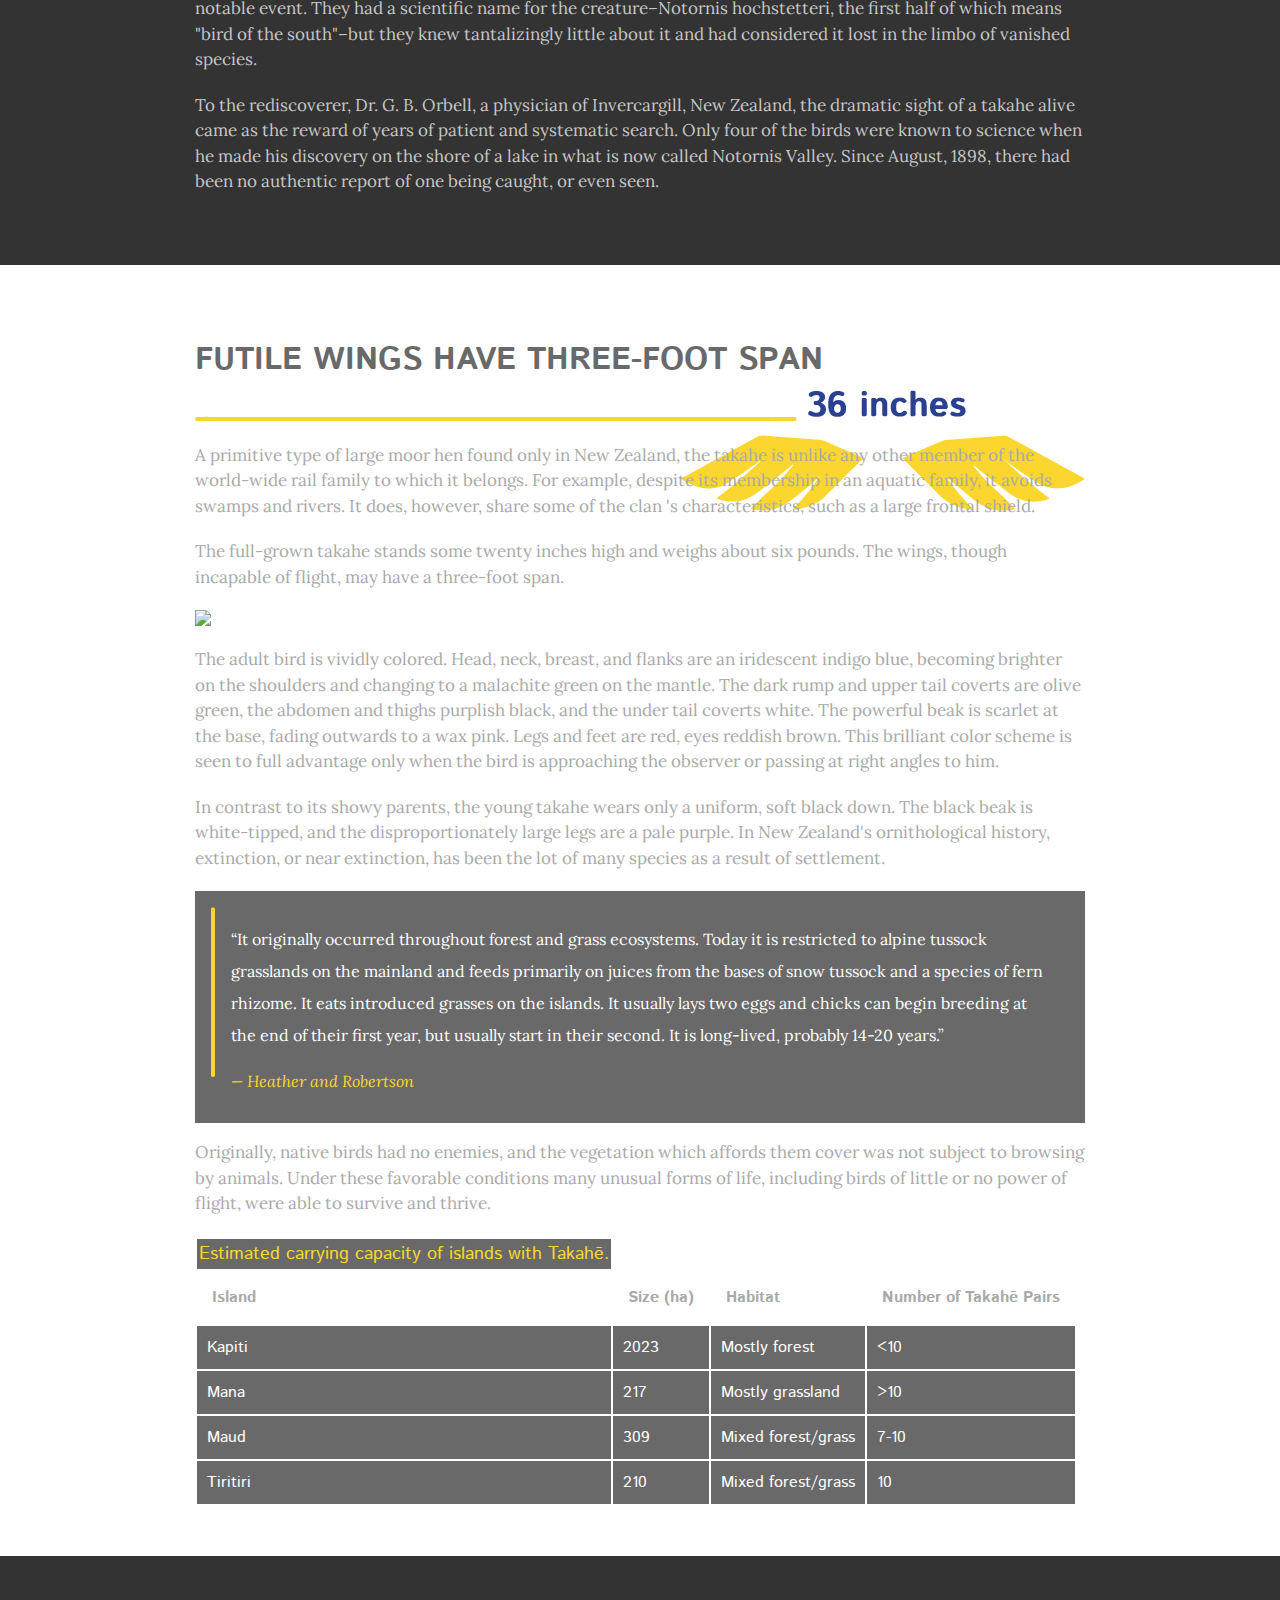
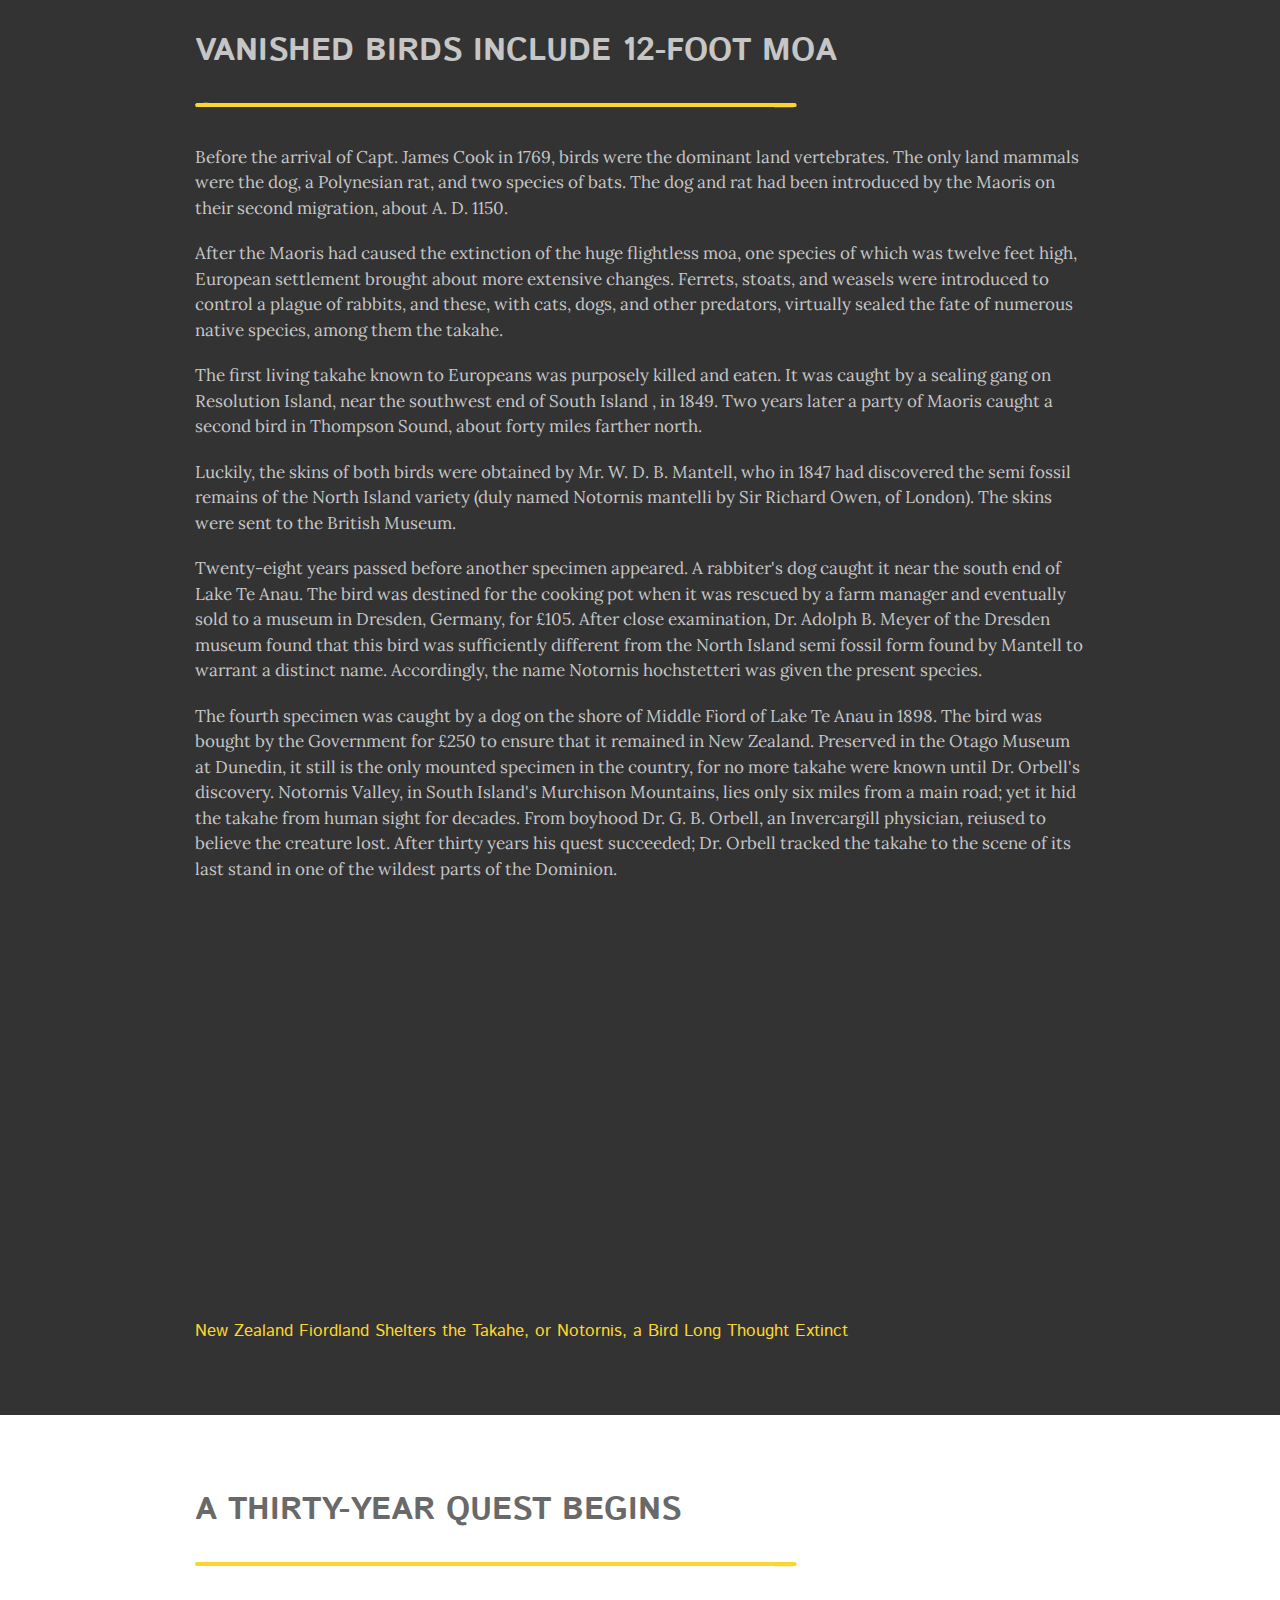
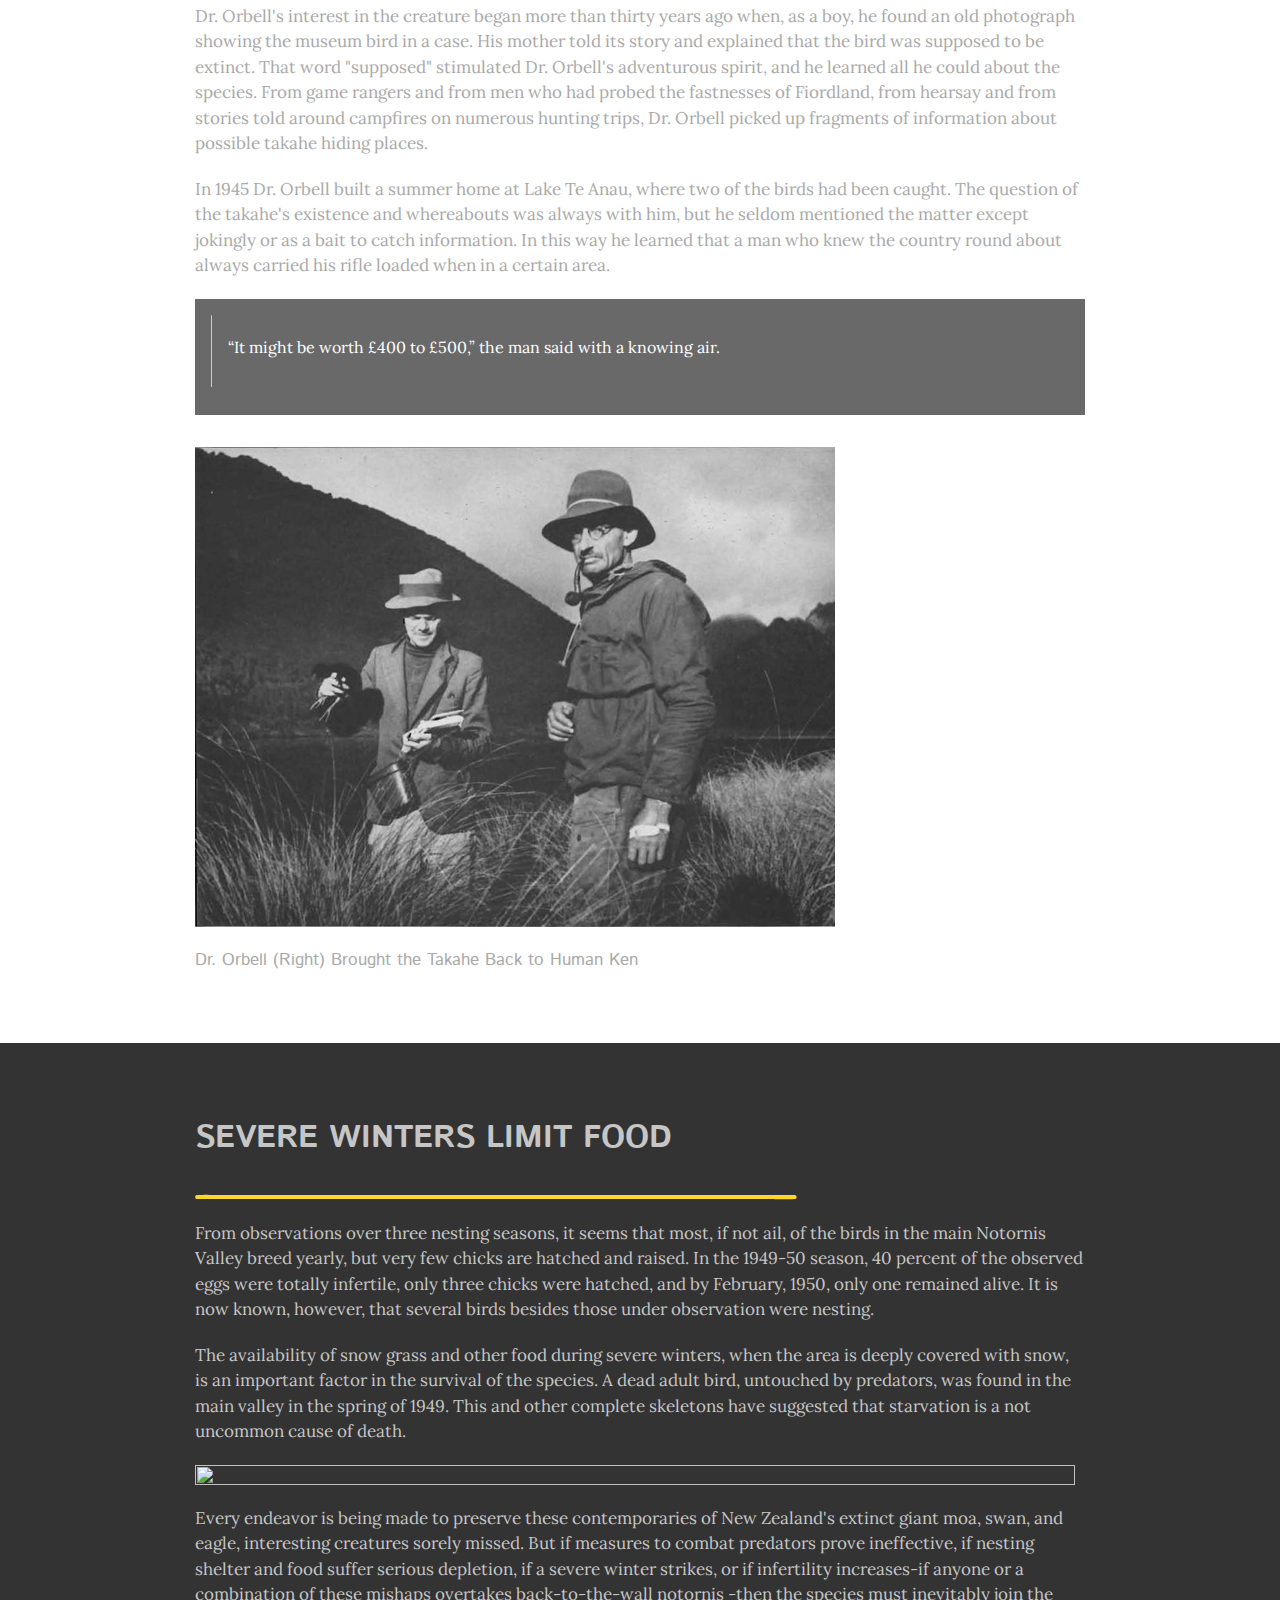
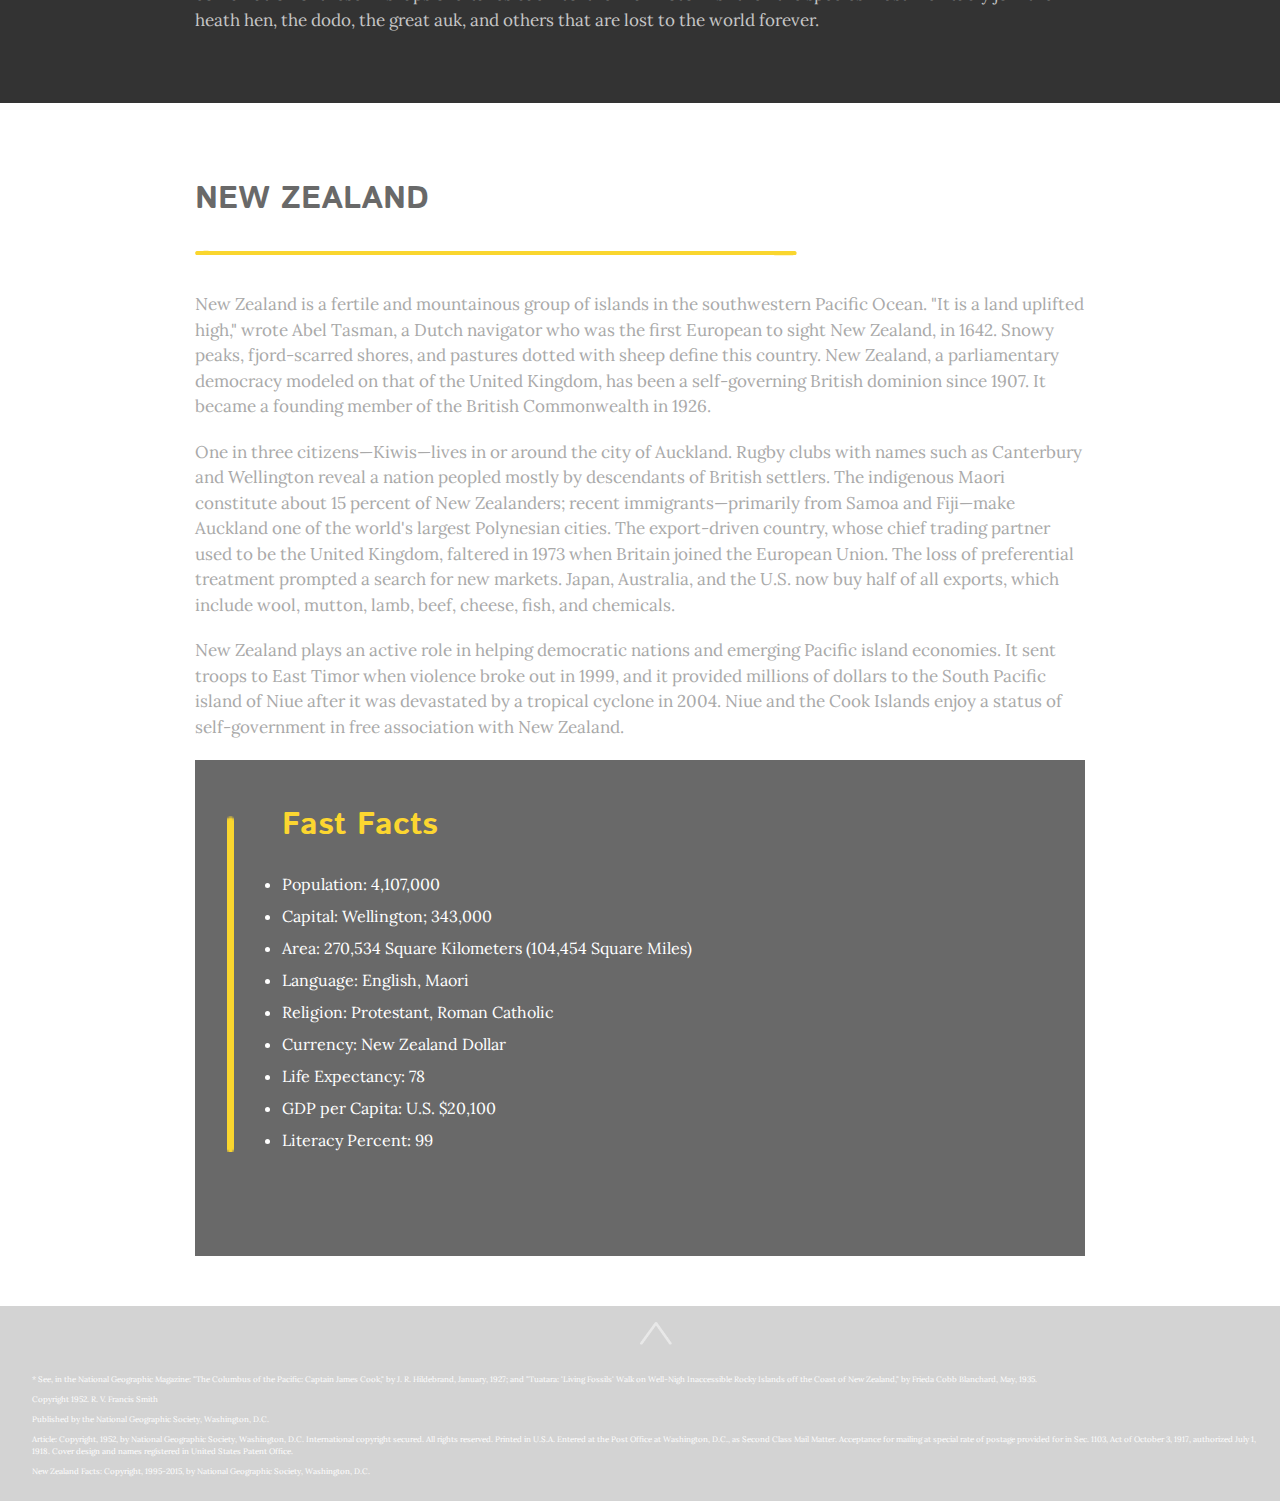
==== commit f023dc38: "amending hover on table" ====
--- a/index.html
+++ b/index.html
@@ -37,7 +37,7 @@
             <h1 id="top">The National</h1>
             <h1> Geographic Magazine</h1>
             <div class="yellow-line"><img src="img/yellow-line@72x.png"> </div>
-            <h1>Finding an 'Extinct' New Zealand Bird</h1>
+            <h1>Finding an &lsquo;Extinct&rsquo; New Zealand Bird</h1>
             <a class="arrow" href="#intro"><img src="img/small-arrow@72x.png"></a>
         </section>
         <section class="row dark" id="intro">
@@ -64,37 +64,37 @@
                 <div class="quote">
                     <div class="yellow-vertical"> <img src="img/yellow-line-vertical@72x.png"></div>
                     <p>
-                        <quote> "It originally occurred throughout forest and grass ecosystems. Today it is restricted to alpine tussock grasslands on the mainland and feeds primarily on juices from the bases of snow tussock and a species of fern rhizome. It eats introduced grasses on the islands. It usually lays two eggs and chicks can begin breeding at the end of their first year, but usually start in their second. It is long-lived, probably 14-20 years." </quote>
+                        <quote> &ldquo;It originally occurred throughout forest and grass ecosystems. Today it is restricted to alpine tussock grasslands on the mainland and feeds primarily on juices from the bases of snow tussock and a species of fern rhizome. It eats introduced grasses on the islands. It usually lays two eggs and chicks can begin breeding at the end of their first year, but usually start in their second. It is long-lived, probably 14-20 years.&rdquo;</quote>
                     </p> <cite> — Heather and Robertson </cite> </div>
                 <p> Originally, native birds had no enemies, and the vegetation which affords them cover was not subject to browsing by animals. Under these favorable conditions many unusual forms of life, including birds of little or no power of flight, were able to survive and thrive. </p>
                 <!----------<img src="img/carrying-capacity.png">  --->
                 <table class="table">
                     <caption> Estimated carrying capacity of islands with Takahē.</caption>
-                    <tr>
+                    <tr class="highlight">
                         <th>Island</th>
                         <th>Size (ha)</th>
                         <th>Habitat</th>
                         <th>Number of Takahē Pairs</th>
                     </tr>
-                    <tr>
+                    <tr class="highlight">
                         <td>Kapiti</td>
                         <td>2023</td>
                         <td>Mostly forest</td>
                         <td>&lt;10</td>
                     </tr>
-                    <tr>
+                    <tr class="highlight">
                         <td>Mana</td>
                         <td>217</td>
                         <td>Mostly grassland</td>
                         <td>>10</td>
                     </tr>
-                    <tr>
+                    <tr class="highlight">
                         <td>Maud</td>
                         <td>309</td>
                         <td>Mixed forest/grass</td>
                         <td>7-10</td>
                     </tr>
-                    <tr>
+                    <tr class="highlight">
                         <td>Tiritiri</td>
                         <td>210</td>
                         <td>Mixed forest/grass</td>
@@ -155,7 +155,7 @@
                 <div class="quote">
                     <div class="yellow-vertical-img"> <img src="img/yellow-line-vertical@72x.png"></div>
                     <p>
-                        <quote> "It might be worth £400 to £500," the man said with a knowing air. </quote>
+                        <quote>&ldquo;It might be worth £400 to £500,&rdquo; the man said with a knowing air. </quote>
                     </p> <cite></cite> </div>
                 <div class="pipe"> <img src="img/bent-billiard-pipe.jpg"> </div>
                 <p class="caption"> Dr. Orbell (Right) Brought the Takahe Back to Human Ken </p>
--- a/adjustment-style.css
+++ b/adjustment-style.css
@@ -191,13 +191,20 @@
     font-family: 'istok web', sans-serif;
 }
 
-th,
 td {
+    padding: 10px;
+    text-align: left;
+    background: dimgrey;
+    color: white;
+}
+
+td:hover {
+    
+    background-color: darkgray;
+}
+th {
     padding: 15px;
     text-align: left;
-    border: 1px solid;
-    background: dimgrey;
-    color: white;
 }
 
 .table caption {
@@ -207,6 +214,7 @@
     background: dimgrey;
     color: #FCD630;
     font-family: 'istok web', sans-serif;
+    font-size: 1.13em;
 }
 
 .map-caption {
@@ -275,7 +283,7 @@
 .footer {
     color: lightgray;
     background: lightgrey;
-    padding: 1em
+    padding: 1em;
 }
 
 .footer p {
@@ -295,4 +303,5 @@
 .arrow-bottom img:hover {
     transform: scale(1.5, 1.5);
     transition: .3s;
-}+}
+
